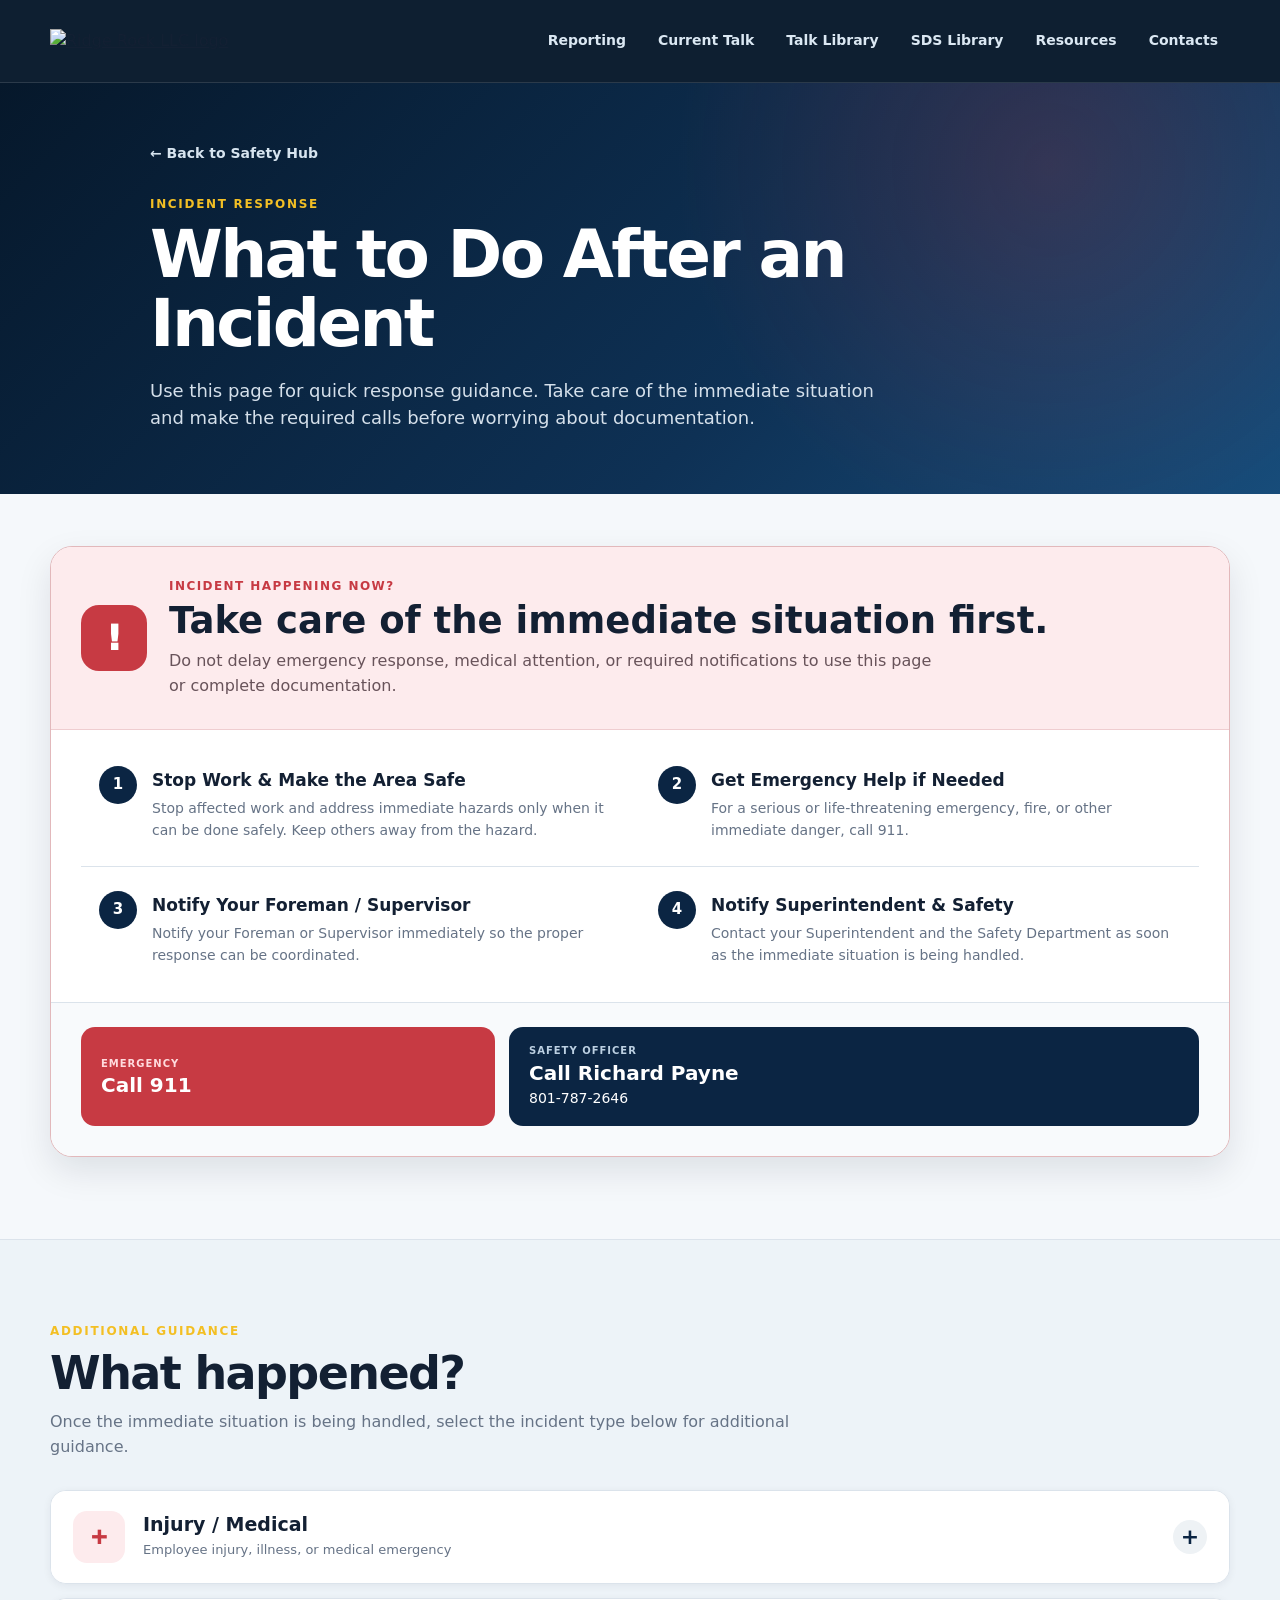
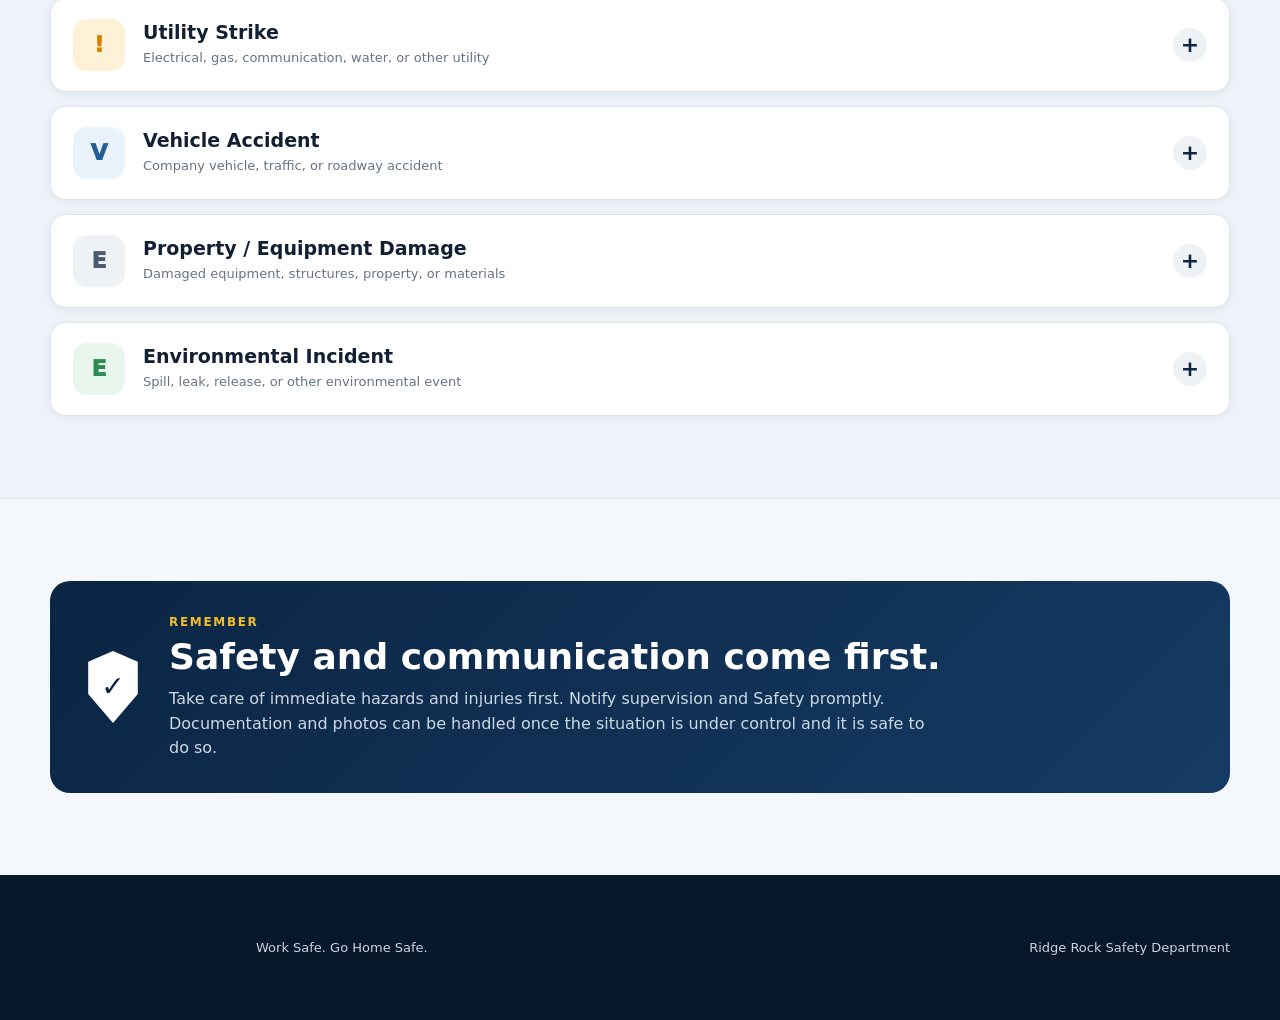
==== incident-response.html @ dcb56687 "Rename incident-response to incident-response.html" ====
<!DOCTYPE html>
<html lang="en">
<head>
  <meta charset="UTF-8">
  <meta name="viewport" content="width=device-width, initial-scale=1.0">
  <meta name="description" content="Ridge Rock incident response guidance for injuries, utility strikes, vehicle accidents, property damage, equipment damage, and environmental incidents.">
  <title>Incident Response | Ridge Rock Safety Hub</title>
  <link rel="apple-touch-icon" href="assets/safety-hub-icon.png">
  <meta name="apple-mobile-web-app-capable" content="yes">
  <meta name="apple-mobile-web-app-title" content="Safety Hub">
  <link rel="icon" href="favicon.ico" type="image/x-icon">
  <link rel="stylesheet" href="style.css">
  <script src="incident-response.js" defer></script>
</head>
<body>
<header class="site-header"><div class="shell header-inner">
<a class="brand" href="index.html" aria-label="Ridge Rock Safety Hub home"><img src="assets/ridge-rock-logo.png" alt="Ridge Rock LLC logo"></a>
<button class="menu-button" id="menuButton" type="button" aria-expanded="false" aria-controls="mainNav">Menu</button>
<nav class="main-nav" id="mainNav" aria-label="Primary navigation">
<a href="index.html#reporting">Reporting</a><a href="index.html#toolbox">Current Talk</a><a href="toolbox-talks.html">Talk Library</a><a href="sds.html">SDS Library</a><a href="index.html#resources">Resources</a><a href="index.html#contacts">Contacts</a>
</nav></div></header>
<main id="top">
<section class="incident-hero"><div class="shell incident-hero-inner">
<a class="incident-back-link" href="index.html#reporting">← Back to Safety Hub</a>
<p class="eyebrow">Incident Response</p><h1>What to Do After an Incident</h1>
<p>Use this page for quick response guidance. Take care of the immediate situation and make the required calls before worrying about documentation.</p>
</div></section>
<section class="section incident-immediate-section"><div class="shell"><div class="incident-alert">
<div class="incident-alert-heading"><div class="incident-alert-icon" aria-hidden="true">!</div><div><p class="incident-alert-kicker">Incident Happening Now?</p><h2>Take care of the immediate situation first.</h2><p>Do not delay emergency response, medical attention, or required notifications to use this page or complete documentation.</p></div></div>
<div class="immediate-steps">
<div class="immediate-step"><span>1</span><div><h3>Stop Work &amp; Make the Area Safe</h3><p>Stop affected work and address immediate hazards only when it can be done safely. Keep others away from the hazard.</p></div></div>
<div class="immediate-step"><span>2</span><div><h3>Get Emergency Help if Needed</h3><p>For a serious or life-threatening emergency, fire, or other immediate danger, call 911.</p></div></div>
<div class="immediate-step"><span>3</span><div><h3>Notify Your Foreman / Supervisor</h3><p>Notify your Foreman or Supervisor immediately so the proper response can be coordinated.</p></div></div>
<div class="immediate-step"><span>4</span><div><h3>Notify Superintendent &amp; Safety</h3><p>Contact your Superintendent and the Safety Department as soon as the immediate situation is being handled.</p></div></div>
</div>
<div class="incident-call-actions">
<a class="incident-call-button emergency-call" href="tel:911"><span class="call-label">Emergency</span><strong>Call 911</strong></a>
<a class="incident-call-button safety-call" href="tel:18017872646"><span class="call-label">Safety Officer</span><strong>Call Richard Payne</strong><span>801-787-2646</span></a>
</div></div></div></section>
<section class="section section-alt"><div class="shell">
<div class="section-heading"><div><p class="eyebrow">Additional Guidance</p><h2>What happened?</h2><p>Once the immediate situation is being handled, select the incident type below for additional guidance.</p></div></div>
<div class="incident-type-list">
<article class="incident-type-card">
<button class="incident-type-button" type="button" aria-expanded="false" aria-controls="injuryInstructions">
<span class="incident-type-icon incident-icon-red">+</span><span class="incident-type-copy"><strong>Injury / Medical</strong><small>Employee injury, illness, or medical emergency</small></span><span class="incident-chevron" aria-hidden="true">+</span></button>
<div class="incident-instructions" id="injuryInstructions" hidden>
<div class="instruction-group instruction-immediate"><span class="instruction-label">Immediate</span><h3>Protect the injured person and get appropriate help.</h3><ul><li>Stop affected work and make sure the area is safe before approaching or assisting.</li><li>Call 911 for a serious or life-threatening injury, or whenever emergency medical assistance is needed.</li><li>Do not move a seriously injured person unless remaining where they are creates a greater immediate danger.</li><li>Provide first aid only within your level of training and available resources.</li><li>Notify the Foreman / Supervisor, Superintendent, and Safety Department.</li></ul></div>
<div class="instruction-group"><span class="instruction-label">When Safe</span><ul><li>Preserve the area when practical so the incident can be properly reviewed.</li><li>Take photos of the area, equipment, conditions, or other relevant details when it is safe to do so.</li><li>Follow direction from supervision and Safety regarding additional documentation and next steps.</li></ul></div>
</div></article>
<article class="incident-type-card">
<button class="incident-type-button" type="button" aria-expanded="false" aria-controls="utilityInstructions">
<span class="incident-type-icon incident-icon-amber">!</span><span class="incident-type-copy"><strong>Utility Strike</strong><small>Electrical, gas, communication, water, or other utility</small></span><span class="incident-chevron" aria-hidden="true">+</span></button>
<div class="incident-instructions" id="utilityInstructions" hidden>
<div class="instruction-group instruction-immediate"><span class="instruction-label">Immediate</span><h3>Stop work and keep everyone away from the affected area.</h3><ul><li>Stop excavation or other affected work immediately.</li><li>Keep employees and bystanders away from the damaged utility and surrounding hazard area.</li><li>Treat damaged electrical lines and anything in contact with them as energized. Do not touch them.</li><li>If equipment may be in contact with an energized line, stay away from the equipment and do not approach it.</li><li>If there is a gas release, fire, electrical hazard, injury, or other immediate danger, call 911.</li><li>Notify the Foreman / Supervisor, Superintendent, and Safety Department immediately.</li></ul></div>
<div class="instruction-group"><span class="instruction-label">When Safe</span><ul><li>Do not attempt to repair, cover, reconnect, or disturb a damaged utility unless specifically authorized and qualified to do so.</li><li>Take photos of markings, the damaged utility, equipment position, and surrounding conditions only when it is safe.</li><li>Do not resume affected work until the hazard has been evaluated and you have been directed that work may continue.</li></ul></div>
</div></article>
<article class="incident-type-card">
<button class="incident-type-button" type="button" aria-expanded="false" aria-controls="vehicleInstructions">
<span class="incident-type-icon incident-icon-blue">V</span><span class="incident-type-copy"><strong>Vehicle Accident</strong><small>Company vehicle, traffic, or roadway accident</small></span><span class="incident-chevron" aria-hidden="true">+</span></button>
<div class="incident-instructions" id="vehicleInstructions" hidden>
<div class="instruction-group instruction-immediate"><span class="instruction-label">Immediate</span><h3>Check for injuries and protect people from additional danger.</h3><ul><li>Stop and check yourself and others for injuries.</li><li>Call 911 when emergency medical assistance, law enforcement, or other emergency response is needed.</li><li>Stay out of active traffic and do not put yourself in danger while checking vehicles or damage.</li><li>Notify the Foreman / Supervisor, Superintendent, and Safety Department.</li></ul></div>
<div class="instruction-group"><span class="instruction-label">When Safe</span><ul><li>Take photos of all involved vehicles, visible damage, the surrounding area, roadway, and relevant conditions.</li><li>Gather the information needed from other involved drivers or parties when appropriate.</li><li>Do not argue about fault or make unnecessary statements about who caused the accident.</li><li>Follow direction from supervision and Safety regarding towing, vehicle use, documentation, and additional reporting.</li></ul></div>
</div></article>
<article class="incident-type-card">
<button class="incident-type-button" type="button" aria-expanded="false" aria-controls="damageInstructions">
<span class="incident-type-icon incident-icon-slate">E</span><span class="incident-type-copy"><strong>Property / Equipment Damage</strong><small>Damaged equipment, structures, property, or materials</small></span><span class="incident-chevron" aria-hidden="true">+</span></button>
<div class="incident-instructions" id="damageInstructions" hidden>
<div class="instruction-group instruction-immediate"><span class="instruction-label">Immediate</span><h3>Stop work if continued operation could create another hazard.</h3><ul><li>Check for injuries and any immediate hazards created by the damage.</li><li>Shut down or isolate damaged equipment when it can be done safely.</li><li>Keep employees away from unstable, damaged, or potentially hazardous equipment or property.</li><li>Notify the Foreman / Supervisor, Superintendent, and Safety Department.</li></ul></div>
<div class="instruction-group"><span class="instruction-label">When Safe</span><ul><li>Take photos of the damage, equipment, surrounding area, and relevant conditions.</li><li>Do not operate damaged equipment until it has been evaluated and cleared for use.</li><li>Preserve damaged components or other relevant evidence when practical.</li><li>Follow direction from supervision and Safety regarding repairs, documentation, and next steps.</li></ul></div>
</div></article>
<article class="incident-type-card">
<button class="incident-type-button" type="button" aria-expanded="false" aria-controls="environmentalInstructions">
<span class="incident-type-icon incident-icon-green">E</span><span class="incident-type-copy"><strong>Environmental Incident</strong><small>Spill, leak, release, or other environmental event</small></span><span class="incident-chevron" aria-hidden="true">+</span></button>
<div class="incident-instructions" id="environmentalInstructions" hidden>
<div class="instruction-group instruction-immediate"><span class="instruction-label">Immediate</span><h3>Protect people first and prevent the situation from getting worse.</h3><ul><li>Stop work and identify the immediate hazard without exposing yourself to the material.</li><li>Keep employees and bystanders away when the material or level of danger is unknown.</li><li>Stop the source or contain the release only when it can be done safely and you have the appropriate equipment and training.</li><li>Protect drains, waterways, and surrounding areas when it can be done safely.</li><li>Call 911 for fire, serious exposure, immediate danger, or another emergency condition.</li><li>Notify the Foreman / Supervisor, Superintendent, and Safety Department.</li></ul></div>
<div class="instruction-group"><span class="instruction-label">When Safe</span><ul><li>Identify the material involved if known and consult the Safety Data Sheet when appropriate.</li><li>Take photos of the affected area, source, material, and surrounding conditions.</li><li>Do not dispose of contaminated material or resume affected work until directed by supervision or Safety.</li></ul><a class="button button-outline" href="sds.html">Open SDS Library →</a></div>
</div></article>
</div></div></section>
<section class="section"><div class="shell"><div class="incident-reminder"><div class="shield-outline">✓</div><div><p class="eyebrow">Remember</p><h2>Safety and communication come first.</h2><p>Take care of immediate hazards and injuries first. Notify supervision and Safety promptly. Documentation and photos can be handled once the situation is under control and it is safe to do so.</p></div></div></div></section>
</main>
<footer class="site-footer"><div class="shell footer-inner"><div><img src="assets/ridge-rock-logo.png" alt="" aria-hidden="true"><p>Work Safe. Go Home Safe.</p></div><p>Ridge Rock Safety Department</p></div></footer>
</body></html>
---- style.css ----
:root {
  --navy-950: #07182b;
  --navy-900: #0b2543;
  --navy-800: #153b64;
  --blue-600: #245f96;
  --blue-100: #eaf3fb;
  --gold-500: #f3bf24;
  --gold-100: #fff6d8;
  --red-600: #c73a43;
  --red-100: #fdebed;
  --green-600: #2d8c53;
  --green-100: #e9f6ee;
  --purple-600: #7351b8;
  --purple-100: #f0ebfb;
  --teal-600: #2a8590;
  --teal-100: #e6f5f6;
  --amber-600: #d98200;
  --amber-100: #fff1d8;
  --slate-700: #495b6d;
  --slate-100: #eef2f5;
  --ink: #132033;
  --muted: #667386;
  --line: #dbe3eb;
  --surface: #ffffff;
  --background: #f5f8fb;
  --shadow-sm: 0 2px 8px rgba(7, 24, 43, 0.06);
  --shadow-md: 0 14px 35px rgba(7, 24, 43, 0.10);
  --radius: 18px;
  --shell: 1180px;
}

* {
  box-sizing: border-box;
}

html {
  scroll-behavior: smooth;
}

body {
  margin: 0;
  color: var(--ink);
  background: var(--background);
  font-family: Inter, ui-sans-serif, system-ui, -apple-system, BlinkMacSystemFont, "Segoe UI", sans-serif;
  line-height: 1.55;
}

a {
  color: inherit;
}

button,
input {
  font: inherit;
}

.shell {
  width: min(calc(100% - 34px), var(--shell));
  margin: 0 auto;
}


/* HEADER */

.site-header {
  position: sticky;
  top: 0;
  z-index: 100;
  background: rgba(7, 24, 43, 0.97);
  border-bottom: 1px solid rgba(255,255,255,0.12);
  backdrop-filter: blur(12px);
}

.header-inner {
  min-height: 82px;
  display: flex;
  align-items: center;
  justify-content: space-between;
  gap: 28px;
}

.brand img {
  width: 250px;
  max-height: 62px;
  object-fit: contain;
  display: block;
}

.main-nav {
  display: flex;
  gap: 8px;
}

.main-nav a {
  color: #dbe8f3;
  text-decoration: none;
  font-size: 14px;
  font-weight: 750;
  padding: 10px 12px;
  border-radius: 9px;
}

.main-nav a:hover {
  background: rgba(255,255,255,0.08);
  color: #fff;
}

.menu-button {
  display: none;
  border: 1px solid rgba(255,255,255,.28);
  background: transparent;
  color: white;
  border-radius: 9px;
  padding: 8px 12px;
  font-weight: 750;
}


/* HERO */

.hero {
  color: white;
  background:
    radial-gradient(circle at 80% 25%, rgba(63,131,191,.38), transparent 34%),
    linear-gradient(135deg, #06182b 0%, #0e3155 58%, #174c7a 100%);
  overflow: hidden;
  position: relative;
}

.hero::after {
  content: "";
  position: absolute;
  inset: 0;
  background: linear-gradient(115deg, transparent 55%, rgba(255,255,255,.04));
  pointer-events: none;
}

.hero-grid {
  min-height: 470px;
  display: grid;
  grid-template-columns: 1.35fr .65fr;
  align-items: center;
  gap: 60px;
  padding: 80px 0;
  position: relative;
  z-index: 1;
}

.eyebrow {
  margin: 0 0 8px;
  color: var(--gold-500);
  font-size: 12px;
  font-weight: 850;
  letter-spacing: .14em;
  text-transform: uppercase;
}

.hero h1 {
  margin: 0;
  font-size: clamp(44px, 7vw, 78px);
  line-height: 1.02;
  letter-spacing: -.045em;
}

.hero-lead {
  max-width: 760px;
  margin: 22px 0 0;
  color: #d5e0eb;
  font-size: clamp(18px, 2vw, 22px);
}

.hero-actions {
  display: flex;
  flex-wrap: wrap;
  gap: 12px;
  margin-top: 30px;
}

.safety-message {
  display: flex;
  align-items: center;
  gap: 20px;
  padding: 26px;
  border: 1px solid rgba(255,255,255,.15);
  border-radius: var(--radius);
  background: rgba(3,17,32,.30);
  box-shadow: inset 0 1px rgba(255,255,255,.04);
}

.shield-icon {
  width: 72px;
  height: 82px;
  display: grid;
  place-items: center;
  flex: 0 0 auto;
  clip-path: polygon(50% 0, 90% 15%, 90% 60%, 50% 100%, 10% 60%, 10% 15%);
  background: var(--gold-500);
  color: var(--navy-950);
  font-size: 34px;
  font-weight: 900;
}

.safety-message h2,
.safety-message p {
  margin: 0;
}

.safety-kicker {
  color: #d8e5ef;
  font-size: 17px;
  font-weight: 800;
}

.safety-message h2 {
  font-size: 30px;
  line-height: 1.1;
}

.safety-message p:last-child {
  margin-top: 8px;
  color: #c4d1de;
  font-size: 14px;
}


/* QUICK LINKS */

.quick-links {
  transform: translateY(-28px);
  position: relative;
  z-index: 5;
}

.quick-grid {
  display: grid;
  grid-template-columns: repeat(4, 1fr);
  gap: 14px;
}

.quick-card {
  display: grid;
  grid-template-columns: auto 1fr auto;
  align-items: center;
  gap: 12px;
  min-height: 76px;
  padding: 16px 18px;
  background: white;
  border: 1px solid var(--line);
  border-radius: 14px;
  box-shadow: var(--shadow-md);
  text-decoration: none;
  font-weight: 800;
}

.quick-card:hover {
  transform: translateY(-2px);
  border-color: #b9cde0;
}

.quick-icon {
  width: 34px;
  height: 34px;
  display: grid;
  place-items: center;
  border-radius: 10px;
  background: var(--navy-900);
  color: white;
}


/* SECTIONS */

.section {
  padding: 82px 0;
}

.section-alt {
  background: #edf3f8;
  border-top: 1px solid var(--line);
  border-bottom: 1px solid var(--line);
}

.section-heading {
  display: flex;
  justify-content: space-between;
  align-items: flex-end;
  gap: 24px;
  margin-bottom: 30px;
}

.section-heading h2 {
  margin: 0;
  font-size: clamp(31px, 4vw, 46px);
  letter-spacing: -.035em;
  line-height: 1.13;
}

.section-heading p:last-child {
  max-width: 760px;
  margin: 10px 0 0;
  color: var(--muted);
}

.section-badge {
  flex: 0 0 auto;
  padding: 8px 13px;
  border: 1px solid var(--line);
  border-radius: 999px;
  background: white;
  color: var(--muted);
  font-size: 13px;
  font-weight: 750;
}


/* INFORMATION CARDS */

.card-grid {
  display: grid;
  grid-template-columns: repeat(4, minmax(0, 1fr));
  gap: 18px;
}

.info-card {
  min-height: 340px;
  display: flex;
  flex-direction: column;
  gap: 18px;
  padding: 24px;
  border: 1px solid var(--line);
  border-radius: var(--radius);
  background: white;
  box-shadow: var(--shadow-sm);
}

.info-card:hover {
  transform: translateY(-4px);
  box-shadow: var(--shadow-md);
}

.info-icon {
  width: 58px;
  height: 58px;
  display: grid;
  place-items: center;
  border-radius: 16px;
  font-size: 26px;
  font-weight: 900;
}

.info-copy {
  flex: 1;
}

.info-copy h3 {
  margin: 0 0 9px;
  font-size: 21px;
  line-height: 1.25;
}

.info-copy p {
  margin: 0;
  color: var(--muted);
  font-size: 14px;
}

.theme-amber .info-icon {
  background: var(--amber-100);
  color: var(--amber-600);
}

.theme-red .info-icon {
  background: var(--red-100);
  color: var(--red-600);
}

.theme-blue .info-icon {
  background: var(--blue-100);
  color: var(--blue-600);
}

.theme-slate .info-icon {
  background: var(--slate-100);
  color: var(--slate-700);
}

.theme-purple .info-icon {
  background: var(--purple-100);
  color: var(--purple-600);
}

.theme-teal .info-icon {
  background: var(--teal-100);
  color: var(--teal-600);
}

.theme-green .info-icon {
  background: var(--green-100);
  color: var(--green-600);
}


/* BUTTONS */

.button {
  min-height: 46px;
  display: inline-flex;
  align-items: center;
  justify-content: center;
  gap: 9px;
  border: 1px solid transparent;
  border-radius: 10px;
  padding: 11px 16px;
  text-decoration: none;
  font-size: 14px;
  font-weight: 850;
  transition: .18s ease;
}

.button:hover {
  transform: translateY(-1px);
}

.button-primary {
  background: var(--navy-900);
  color: white;
}

.button-primary:hover {
  background: #123a64;
}

.button-warning {
  background: var(--gold-500);
  color: var(--navy-950);
}

.button-warning:hover {
  background: #ffd34a;
}

.button-light {
  background: white;
  color: var(--navy-950);
}

.button-outline {
  border-color: #b9c8d6;
  background: white;
  color: var(--navy-900);
}

.button-outline:hover {
  border-color: var(--blue-600);
  background: var(--blue-100);
}

.button-muted {
  background: #edf1f4;
  color: #8a96a3;
  cursor: not-allowed;
}


/* CURRENT TOOLBOX TALK */

.current-talk {
  display: grid;
  grid-template-columns: 210px 1fr;
  overflow: hidden;
  border: 1px solid var(--line);
  border-radius: 22px;
  background: white;
  box-shadow: var(--shadow-md);
}

.current-number {
  display: grid;
  place-content: center;
  padding: 34px;
  background: linear-gradient(155deg, var(--navy-900), var(--blue-600));
  color: white;
  text-align: center;
}

.current-number span {
  color: #bcd0e2;
  font-size: 12px;
  font-weight: 850;
  letter-spacing: .12em;
  text-transform: uppercase;
}

.current-number strong {
  display: block;
  margin-top: 4px;
  font-size: 66px;
  line-height: 1;
}

.current-copy {
  padding: clamp(30px, 5vw, 54px);
}

.current-copy h3 {
  margin: 10px 0 12px;
  font-size: clamp(27px, 4vw, 40px);
  line-height: 1.15;
}

.current-copy p {
  margin: 0;
  color: var(--muted);
  font-size: 17px;
}

.pill {
  display: inline-flex;
  padding: 6px 10px;
  border-radius: 999px;
  background: var(--blue-100);
  color: var(--blue-600);
  font-size: 12px;
  font-weight: 850;
  text-transform: uppercase;
  letter-spacing: .06em;
}

.current-actions {
  display: flex;
  flex-wrap: wrap;
  gap: 12px;
  margin-top: 26px;
}


/* HOMEPAGE TOOLBOX LIBRARY LINK */

.toolbox-library-link {
  display: flex;
  align-items: center;
  justify-content: space-between;
  gap: 28px;
  margin-top: 30px;
  padding: 24px 26px;
  border: 1px solid var(--line);
  border-radius: 16px;
  background: white;
  box-shadow: var(--shadow-sm);
}

.toolbox-library-link h3 {
  margin: 0;
  font-size: 23px;
  line-height: 1.25;
}

.toolbox-library-link p:last-child {
  margin: 6px 0 0;
  color: var(--muted);
}

.toolbox-library-link-actions {
  display: flex;
  align-items: center;
  gap: 14px;
  flex: 0 0 auto;
}

.toolbox-library-link-actions > span {
  color: var(--muted);
  font-size: 13px;
  font-weight: 800;
}


/* SEARCH */

.search-wrap {
  position: relative;
  width: min(420px, 100%);
}

.search-wrap input {
  width: 100%;
  min-height: 52px;
  border: 1px solid #bdcbd8;
  border-radius: 12px;
  padding: 12px 46px 12px 15px;
  background: white;
  color: var(--ink);
  outline: none;
}

.search-wrap input:focus {
  border-color: var(--blue-600);
  box-shadow: 0 0 0 4px rgba(36,95,150,.13);
}

.search-wrap button {
  position: absolute;
  right: 9px;
  top: 50%;
  transform: translateY(-50%);
  width: 32px;
  height: 32px;
  border: 0;
  border-radius: 50%;
  background: #edf1f4;
  cursor: pointer;
  font-size: 20px;
}


/* TOOLBOX TALK CARDS */

.talk-grid {
  display: grid;
  grid-template-columns: repeat(3, minmax(0, 1fr));
  gap: 18px;
}

.talk-card {
  min-height: 300px;
  display: flex;
  flex-direction: column;
  justify-content: space-between;
  gap: 22px;
  padding: 22px;
  border: 1px solid var(--line);
  border-radius: 16px;
  background: white;
  box-shadow: var(--shadow-sm);
}

.talk-card:hover {
  transform: translateY(-4px);
  box-shadow: var(--shadow-md);
}

.talk-card.is-current {
  border-color: #e3bd32;
  box-shadow: 0 0 0 3px rgba(243,191,36,.15), var(--shadow-sm);
}

.talk-card-top {
  display: flex;
  align-items: center;
  justify-content: space-between;
  gap: 12px;
}

.talk-number {
  display: inline-grid;
  place-items: center;
  min-width: 48px;
  height: 35px;
  border-radius: 8px;
  background: var(--navy-900);
  color: white;
  font-size: 13px;
  font-weight: 900;
  letter-spacing: .06em;
}

.talk-category {
  color: var(--blue-600);
  font-size: 11px;
  font-weight: 850;
  text-transform: uppercase;
  letter-spacing: .06em;
  text-align: right;
}

.title-row {
  display: flex;
  align-items: flex-start;
  gap: 9px;
}

.title-row h3 {
  flex: 1;
  margin: 0;
  font-size: 20px;
  line-height: 1.28;
}

.current-label {
  flex: 0 0 auto;
  padding: 4px 7px;
  border-radius: 999px;
  background: var(--gold-100);
  color: #7a5b00;
  font-size: 10px;
  font-weight: 900;
  text-transform: uppercase;
}

.talk-card p {
  margin: 11px 0 0;
  color: var(--muted);
  font-size: 14px;
}

.empty-state {
  padding: 50px 24px;
  border: 1px dashed #b9c8d6;
  border-radius: 16px;
  background: white;
  text-align: center;
}

.empty-state h3 {
  margin: 0;
}

.empty-state p {
  margin: 7px 0 0;
  color: var(--muted);
}


/* CONTACTS */

.contact-layout {
  display: grid;
  grid-template-columns: 1.35fr .65fr;
  gap: 20px;
}

.contact-grid {
  display: grid;
  grid-template-columns: repeat(2, minmax(0, 1fr));
  gap: 18px;
}

.contact-card {
  display: grid;
  grid-template-columns: auto 1fr;
  gap: 17px;
  padding: 24px;
  border: 1px solid var(--line);
  border-radius: var(--radius);
  background: white;
  box-shadow: var(--shadow-sm);
}

.avatar {
  width: 58px;
  height: 58px;
  display: grid;
  place-items: center;
  border-radius: 50%;
  background: var(--navy-900);
  color: white;
  font-weight: 900;
}

.contact-card h3 {
  margin: 0;
}

.contact-role {
  margin: 2px 0 9px;
  color: var(--muted);
}

.contact-card a {
  display: block;
  margin-top: 4px;
  color: var(--blue-600);
  text-decoration: none;
  font-size: 14px;
  overflow-wrap: anywhere;
}

.speak-up-card {
  display: flex;
  align-items: center;
  gap: 18px;
  padding: 28px;
  border-radius: var(--radius);
  background: linear-gradient(135deg, var(--navy-900), var(--navy-800));
  color: white;
}

.shield-outline {
  width: 62px;
  height: 72px;
  display: grid;
  place-items: center;
  flex: 0 0 auto;
  clip-path: polygon(50% 0, 90% 15%, 90% 60%, 50% 100%, 10% 60%, 10% 15%);
  background: white;
  color: var(--navy-900);
  font-size: 28px;
  font-weight: 900;
}

.speak-up-card h3 {
  margin: 0 0 7px;
}

.speak-up-card p {
  margin: 0;
  color: #ccdae6;
}


/* FOOTER */

.site-footer {
  background: var(--navy-950);
  color: #c8d5e0;
}

.footer-inner {
  min-height: 145px;
  display: flex;
  align-items: center;
  justify-content: space-between;
  gap: 30px;
  padding: 28px 0;
}

.footer-inner > div {
  display: flex;
  align-items: center;
  gap: 16px;
}

.footer-inner img {
  width: 190px;
  max-height: 50px;
  object-fit: contain;
  filter: brightness(1.05);
}

.footer-inner p {
  margin: 0;
  font-size: 13px;
}


/* ACCESSIBILITY */

.sr-only {
  position: absolute;
  width: 1px;
  height: 1px;
  overflow: hidden;
  clip: rect(0,0,0,0);
  white-space: nowrap;
}


/* TABLET */

@media (max-width: 1000px) {
  .hero-grid {
    grid-template-columns: 1fr;
    gap: 34px;
  }

  .safety-message {
    max-width: 520px;
  }

  .card-grid {
    grid-template-columns: repeat(2, minmax(0, 1fr));
  }

  .talk-grid {
    grid-template-columns: repeat(2, minmax(0, 1fr));
  }

  .contact-layout {
    grid-template-columns: 1fr;
  }
}


/* MOBILE */

@media (max-width: 760px) {
  .header-inner {
    min-height: 72px;
  }

  .brand img {
    width: 205px;
  }

  .menu-button {
    display: inline-flex;
  }

  .main-nav {
    display: none;
    position: absolute;
    top: 72px;
    left: 0;
    right: 0;
    flex-direction: column;
    padding: 14px 17px 18px;
    background: var(--navy-950);
    border-top: 1px solid rgba(255,255,255,.1);
  }

  .main-nav.open {
    display: flex;
  }

  .hero-grid {
    min-height: auto;
    padding: 62px 0 80px;
  }

  .quick-grid {
    grid-template-columns: repeat(2, 1fr);
  }

  .section {
    padding: 62px 0;
  }

  .section-heading {
    align-items: flex-start;
    flex-direction: column;
  }

  .current-talk {
    grid-template-columns: 1fr;
  }

  .current-number {
    display: flex;
    align-items: center;
    justify-content: flex-start;
    gap: 10px;
    padding: 21px 24px;
    text-align: left;
  }

  .current-number strong {
    margin: 0;
    font-size: 26px;
  }

  .toolbox-toolbar {
    align-items: flex-start;
    flex-direction: column;
  }

  .search-wrap {
    width: 100%;
  }

  .contact-grid {
    grid-template-columns: 1fr;
  }

  .footer-inner {
    align-items: flex-start;
    flex-direction: column;
  }

  .toolbox-library-link {
    align-items: flex-start;
    flex-direction: column;
  }

  .toolbox-library-link-actions {
    width: 100%;
    align-items: stretch;
    flex-direction: column;
  }

  .toolbox-library-link-actions .button {
    width: 100%;
  }
}


/* SMALL MOBILE */

@media (max-width: 560px) {
  .shell {
    width: min(calc(100% - 24px), var(--shell));
  }

  .brand img {
    width: 175px;
  }

  .hero h1 {
    font-size: 43px;
  }

  .hero-actions .button {
    width: 100%;
  }

  .safety-message {
    align-items: flex-start;
  }

  .quick-grid,
  .card-grid,
  .talk-grid {
    grid-template-columns: 1fr;
  }

  .quick-links {
    transform: translateY(-22px);
  }

  .info-card {
    min-height: 300px;
  }

  .current-actions .button {
    width: 100%;
  }

  .footer-inner > div {
    align-items: flex-start;
    flex-direction: column;
  }
}


/* =========================================================
   INCIDENT RESPONSE PAGE
   ========================================================= */

.incident-hero {
  padding: 58px 0 62px;
  background:
    radial-gradient(circle at 82% 20%, rgba(199, 58, 67, .20), transparent 34%),
    linear-gradient(135deg, #06182b 0%, #0e3155 62%, #174c7a 100%);
  color: white;
}

.incident-hero-inner {
  max-width: 980px;
}

.incident-back-link {
  display: inline-flex;
  margin-bottom: 30px;
  color: #d7e4ef;
  text-decoration: none;
  font-size: 14px;
  font-weight: 800;
}

.incident-back-link:hover {
  color: white;
}

.incident-hero h1 {
  max-width: 850px;
  margin: 0;
  font-size: clamp(40px, 6vw, 66px);
  line-height: 1.04;
  letter-spacing: -.04em;
}

.incident-hero-inner > p:last-child {
  max-width: 760px;
  margin: 18px 0 0;
  color: #d5e0eb;
  font-size: 18px;
}


/* IMMEDIATE RESPONSE */

.incident-immediate-section {
  padding-top: 52px;
}

.incident-alert {
  overflow: hidden;
  border: 1px solid #e2b8bb;
  border-radius: 22px;
  background: white;
  box-shadow: var(--shadow-md);
}

.incident-alert-heading {
  display: flex;
  align-items: center;
  gap: 22px;
  padding: 30px;
  background: var(--red-100);
  border-bottom: 1px solid #efcdd0;
}

.incident-alert-icon {
  width: 66px;
  height: 66px;
  display: grid;
  place-items: center;
  flex: 0 0 auto;
  border-radius: 18px;
  background: var(--red-600);
  color: white;
  font-size: 34px;
  font-weight: 950;
}

.incident-alert-kicker {
  margin: 0 0 4px;
  color: var(--red-600);
  font-size: 12px;
  font-weight: 900;
  letter-spacing: .12em;
  text-transform: uppercase;
}

.incident-alert-heading h2 {
  margin: 0;
  font-size: clamp(25px, 4vw, 37px);
  line-height: 1.12;
}

.incident-alert-heading p:last-child {
  max-width: 780px;
  margin: 8px 0 0;
  color: #68535a;
}


/* IMMEDIATE STEPS */

.immediate-steps {
  display: grid;
  grid-template-columns: repeat(2, minmax(0, 1fr));
  gap: 0;
  padding: 12px 30px;
}

.immediate-step {
  display: grid;
  grid-template-columns: auto 1fr;
  align-items: flex-start;
  gap: 15px;
  padding: 24px 18px;
  border-bottom: 1px solid var(--line);
}

.immediate-step:nth-last-child(-n + 2) {
  border-bottom: 0;
}

.immediate-step > span {
  width: 38px;
  height: 38px;
  display: grid;
  place-items: center;
  border-radius: 50%;
  background: var(--navy-900);
  color: white;
  font-size: 15px;
  font-weight: 900;
}

.immediate-step h3 {
  margin: 1px 0 5px;
  font-size: 17px;
}

.immediate-step p {
  margin: 0;
  color: var(--muted);
  font-size: 14px;
}


/* CALL BUTTONS */

.incident-call-actions {
  display: grid;
  grid-template-columns: .75fr 1.25fr;
  gap: 14px;
  padding: 24px 30px 30px;
  border-top: 1px solid var(--line);
  background: #f8fafc;
}

.incident-call-button {
  min-height: 84px;
  display: flex;
  flex-direction: column;
  justify-content: center;
  padding: 16px 20px;
  border-radius: 14px;
  text-decoration: none;
  transition: .18s ease;
}

.incident-call-button:hover {
  transform: translateY(-2px);
}

.incident-call-button strong {
  font-size: 20px;
  line-height: 1.15;
}

.incident-call-button > span:last-child:not(.call-label) {
  margin-top: 3px;
  font-size: 14px;
}

.call-label {
  margin-bottom: 3px;
  font-size: 10px;
  font-weight: 900;
  letter-spacing: .10em;
  text-transform: uppercase;
}

.emergency-call {
  background: var(--red-600);
  color: white;
}

.emergency-call:hover {
  background: #ad2e37;
}

.emergency-call .call-label {
  color: #ffdadd;
}

.safety-call {
  background: var(--navy-900);
  color: white;
}

.safety-call:hover {
  background: var(--navy-800);
}

.safety-call .call-label {
  color: #bcd0e2;
}


/* INCIDENT TYPES */

.incident-type-list {
  display: grid;
  gap: 14px;
}

.incident-type-card {
  overflow: hidden;
  border: 1px solid var(--line);
  border-radius: 16px;
  background: white;
  box-shadow: var(--shadow-sm);
}

.incident-type-card:has(.incident-type-button[aria-expanded="true"]) {
  border-color: #b7c9d9;
  box-shadow: var(--shadow-md);
}

.incident-type-button {
  width: 100%;
  display: grid;
  grid-template-columns: auto 1fr auto;
  align-items: center;
  gap: 18px;
  padding: 20px 22px;
  border: 0;
  background: white;
  color: var(--ink);
  text-align: left;
  cursor: pointer;
}

.incident-type-button:hover {
  background: #f8fafc;
}

.incident-type-icon {
  width: 52px;
  height: 52px;
  display: grid;
  place-items: center;
  border-radius: 14px;
  font-size: 22px;
  font-weight: 950;
}

.incident-icon-red {
  background: var(--red-100);
  color: var(--red-600);
}

.incident-icon-amber {
  background: var(--amber-100);
  color: var(--amber-600);
}

.incident-icon-blue {
  background: var(--blue-100);
  color: var(--blue-600);
}

.incident-icon-slate {
  background: var(--slate-100);
  color: var(--slate-700);
}

.incident-icon-green {
  background: var(--green-100);
  color: var(--green-600);
}

.incident-type-copy {
  display: flex;
  flex-direction: column;
}

.incident-type-copy strong {
  font-size: 19px;
  line-height: 1.25;
}

.incident-type-copy small {
  margin-top: 3px;
  color: var(--muted);
  font-size: 13px;
}

.incident-chevron {
  width: 34px;
  height: 34px;
  display: grid;
  place-items: center;
  border-radius: 50%;
  background: var(--slate-100);
  color: var(--navy-900);
  font-size: 22px;
  font-weight: 800;
  transition: .18s ease;
}

.incident-type-button[aria-expanded="true"] .incident-chevron {
  transform: rotate(45deg);
  background: var(--navy-900);
  color: white;
}


/* EXPANDED INSTRUCTIONS */

.incident-instructions {
  border-top: 1px solid var(--line);
  background: #fbfcfd;
}

.incident-instructions[hidden] {
  display: none;
}

.instruction-group {
  padding: 26px 30px;
}

.instruction-group + .instruction-group {
  border-top: 1px solid var(--line);
}

.instruction-immediate {
  background: #fffafa;
}

.instruction-label {
  display: inline-flex;
  margin-bottom: 9px;
  padding: 5px 9px;
  border-radius: 999px;
  background: var(--navy-900);
  color: white;
  font-size: 10px;
  font-weight: 900;
  letter-spacing: .08em;
  text-transform: uppercase;
}

.instruction-immediate .instruction-label {
  background: var(--red-600);
}

.instruction-group h3 {
  margin: 0 0 13px;
  font-size: 20px;
  line-height: 1.3;
}

.instruction-group ul {
  margin: 0;
  padding-left: 21px;
}

.instruction-group li {
  margin: 9px 0;
  color: #465669;
}

.instruction-group li::marker {
  color: var(--blue-600);
  font-weight: 900;
}

.instruction-immediate li::marker {
  color: var(--red-600);
}

.instruction-group .button {
  margin-top: 16px;
}


/* FINAL REMINDER */

.incident-reminder {
  display: flex;
  align-items: center;
  gap: 25px;
  padding: 32px;
  border-radius: 20px;
  background: linear-gradient(135deg, var(--navy-900), var(--navy-800));
  color: white;
}

.incident-reminder .eyebrow {
  margin-bottom: 5px;
}

.incident-reminder h2 {
  margin: 0;
  font-size: clamp(25px, 4vw, 36px);
  line-height: 1.15;
}

.incident-reminder p:last-child {
  max-width: 760px;
  margin: 9px 0 0;
  color: #ccd9e5;
}


/* INCIDENT PAGE TABLET */

@media (max-width: 760px) {
  .incident-hero {
    padding: 44px 0 50px;
  }

  .incident-alert-heading {
    align-items: flex-start;
    padding: 24px;
  }

  .incident-alert-icon {
    width: 54px;
    height: 54px;
    border-radius: 14px;
    font-size: 28px;
  }

  .immediate-steps {
    grid-template-columns: 1fr;
    padding: 8px 22px;
  }

  .immediate-step {
    padding: 20px 8px;
  }

  .immediate-step:nth-last-child(-n + 2) {
    border-bottom: 1px solid var(--line);
  }

  .immediate-step:last-child {
    border-bottom: 0;
  }

  .incident-call-actions {
    grid-template-columns: 1fr;
    padding: 22px 24px 24px;
  }

  .incident-call-button {
    min-height: 76px;
  }

  .incident-reminder {
    align-items: flex-start;
  }
}


/* INCIDENT PAGE SMALL MOBILE */

@media (max-width: 560px) {
  .incident-alert-heading {
    flex-direction: column;
  }

  .incident-type-button {
    gap: 13px;
    padding: 17px;
  }

  .incident-type-icon {
    width: 46px;
    height: 46px;
    border-radius: 12px;
    font-size: 19px;
  }

  .incident-type-copy strong {
    font-size: 17px;
  }

  .incident-type-copy small {
    font-size: 12px;
  }

  .instruction-group {
    padding: 22px 20px;
  }

  .incident-reminder {
    flex-direction: column;
    padding: 26px;
  }
}
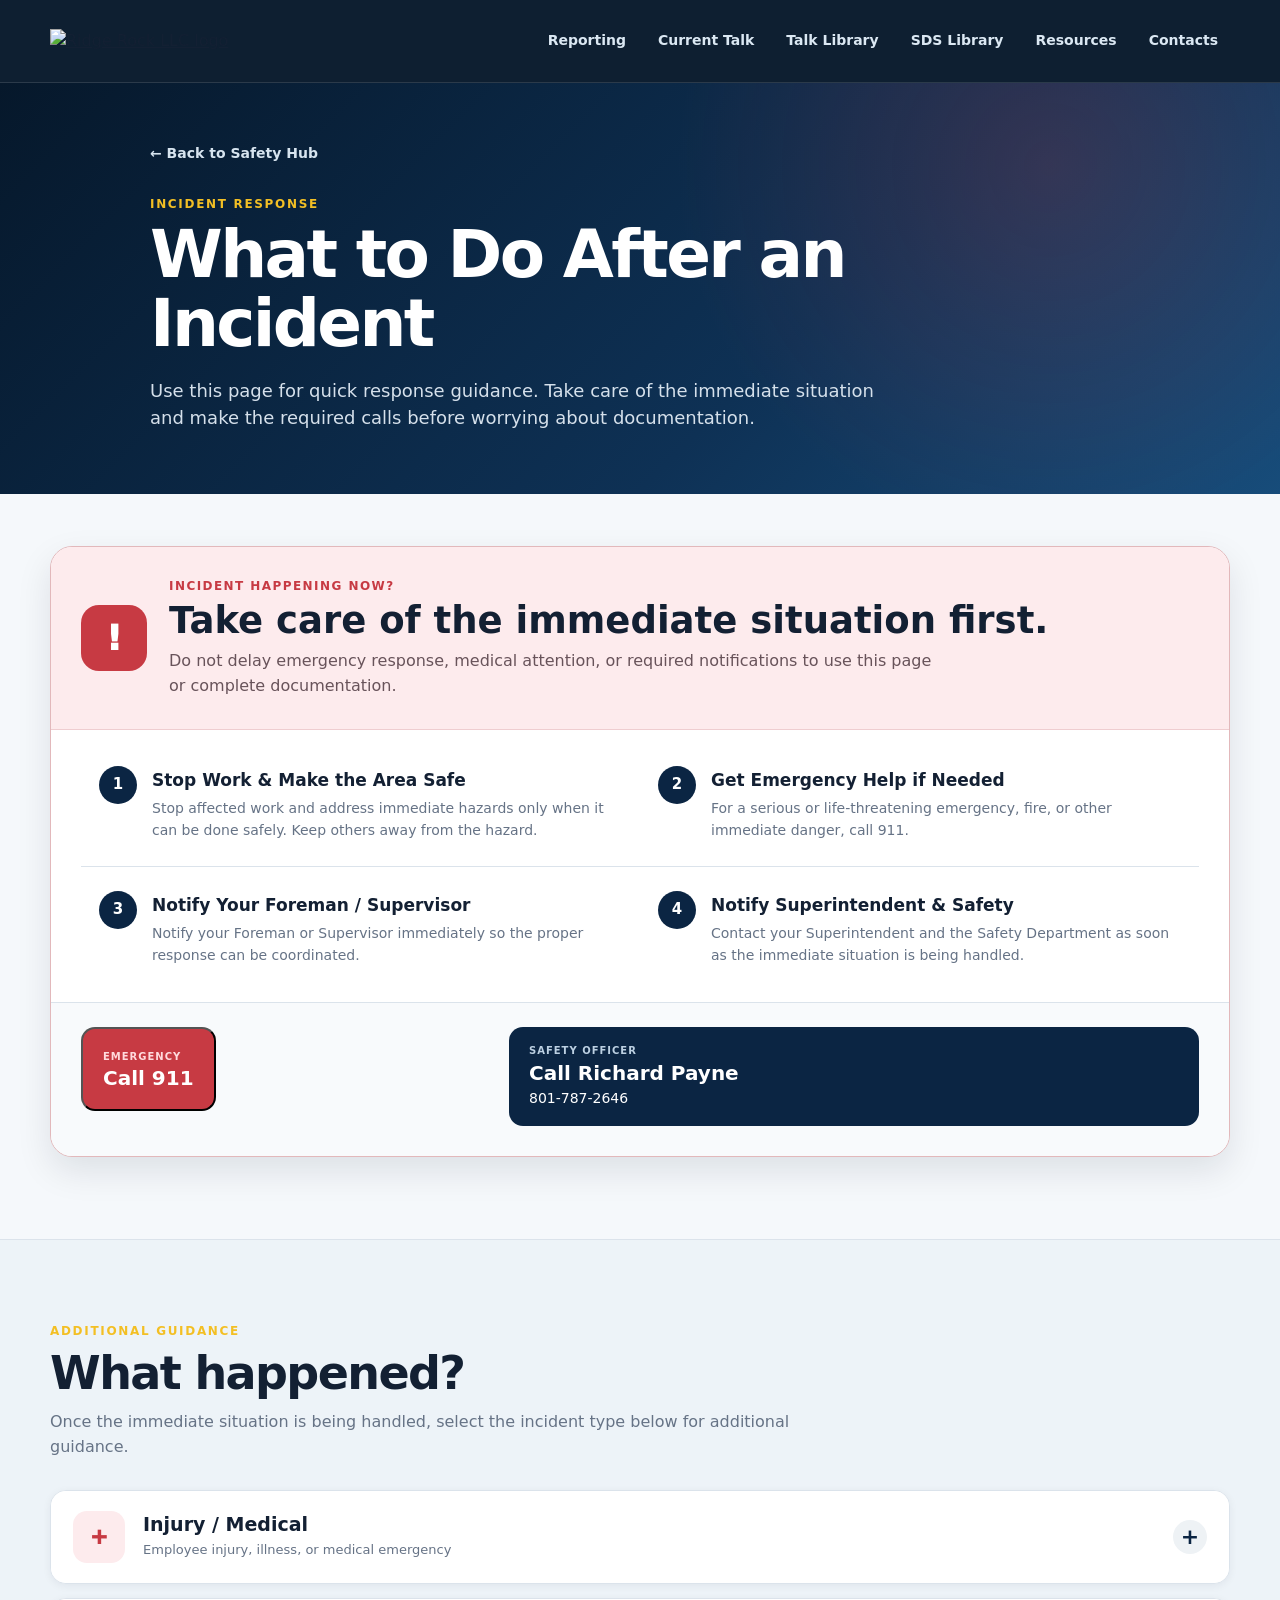
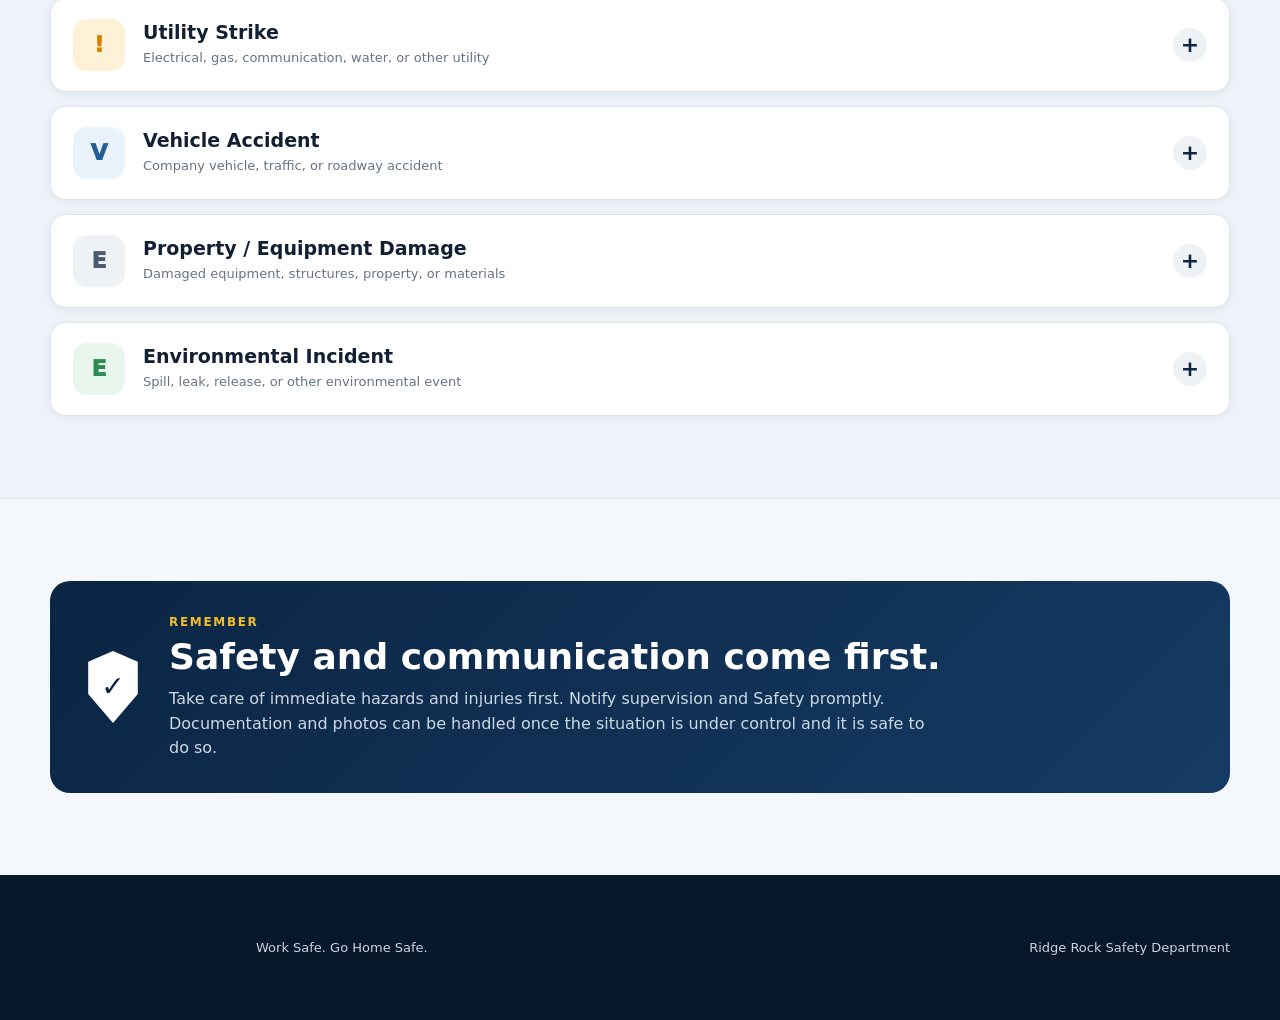
==== commit 1ddc71ad: "Update fmt.Println message from 'Hello' to 'Goodbye'" ====
--- a/incident-response.html
+++ b/incident-response.html
@@ -1,82 +1,1026 @@
 <!DOCTYPE html>
 <html lang="en">
+
 <head>
   <meta charset="UTF-8">
-  <meta name="viewport" content="width=device-width, initial-scale=1.0">
-  <meta name="description" content="Ridge Rock incident response guidance for injuries, utility strikes, vehicle accidents, property damage, equipment damage, and environmental incidents.">
+
+  <meta
+    name="viewport"
+    content="width=device-width, initial-scale=1.0"
+  >
+
+  <meta
+    name="description"
+    content="Ridge Rock incident response guidance for injuries, utility strikes, vehicle accidents, property damage, equipment damage, and environmental incidents."
+  >
+
   <title>Incident Response | Ridge Rock Safety Hub</title>
-  <link rel="apple-touch-icon" href="assets/safety-hub-icon.png">
-  <meta name="apple-mobile-web-app-capable" content="yes">
-  <meta name="apple-mobile-web-app-title" content="Safety Hub">
-  <link rel="icon" href="favicon.ico" type="image/x-icon">
-  <link rel="stylesheet" href="style.css">
-  <script src="incident-response.js" defer></script>
+
+  <link
+    rel="apple-touch-icon"
+    href="assets/safety-hub-icon.png"
+  >
+
+  <meta
+    name="apple-mobile-web-app-capable"
+    content="yes"
+  >
+
+  <meta
+    name="apple-mobile-web-app-title"
+    content="Safety Hub"
+  >
+
+  <link
+    rel="icon"
+    href="favicon.ico"
+    type="image/x-icon"
+  >
+
+  <link
+    rel="stylesheet"
+    href="style.css"
+  >
+
+  <script
+    src="incident-response.js"
+    defer
+  ></script>
 </head>
+
+
 <body>
-<header class="site-header"><div class="shell header-inner">
-<a class="brand" href="index.html" aria-label="Ridge Rock Safety Hub home"><img src="assets/ridge-rock-logo.png" alt="Ridge Rock LLC logo"></a>
-<button class="menu-button" id="menuButton" type="button" aria-expanded="false" aria-controls="mainNav">Menu</button>
-<nav class="main-nav" id="mainNav" aria-label="Primary navigation">
-<a href="index.html#reporting">Reporting</a><a href="index.html#toolbox">Current Talk</a><a href="toolbox-talks.html">Talk Library</a><a href="sds.html">SDS Library</a><a href="index.html#resources">Resources</a><a href="index.html#contacts">Contacts</a>
-</nav></div></header>
-<main id="top">
-<section class="incident-hero"><div class="shell incident-hero-inner">
-<a class="incident-back-link" href="index.html#reporting">← Back to Safety Hub</a>
-<p class="eyebrow">Incident Response</p><h1>What to Do After an Incident</h1>
-<p>Use this page for quick response guidance. Take care of the immediate situation and make the required calls before worrying about documentation.</p>
-</div></section>
-<section class="section incident-immediate-section"><div class="shell"><div class="incident-alert">
-<div class="incident-alert-heading"><div class="incident-alert-icon" aria-hidden="true">!</div><div><p class="incident-alert-kicker">Incident Happening Now?</p><h2>Take care of the immediate situation first.</h2><p>Do not delay emergency response, medical attention, or required notifications to use this page or complete documentation.</p></div></div>
-<div class="immediate-steps">
-<div class="immediate-step"><span>1</span><div><h3>Stop Work &amp; Make the Area Safe</h3><p>Stop affected work and address immediate hazards only when it can be done safely. Keep others away from the hazard.</p></div></div>
-<div class="immediate-step"><span>2</span><div><h3>Get Emergency Help if Needed</h3><p>For a serious or life-threatening emergency, fire, or other immediate danger, call 911.</p></div></div>
-<div class="immediate-step"><span>3</span><div><h3>Notify Your Foreman / Supervisor</h3><p>Notify your Foreman or Supervisor immediately so the proper response can be coordinated.</p></div></div>
-<div class="immediate-step"><span>4</span><div><h3>Notify Superintendent &amp; Safety</h3><p>Contact your Superintendent and the Safety Department as soon as the immediate situation is being handled.</p></div></div>
-</div>
-<div class="incident-call-actions">
-<a class="incident-call-button emergency-call" href="tel:911"><span class="call-label">Emergency</span><strong>Call 911</strong></a>
-<a class="incident-call-button safety-call" href="tel:18017872646"><span class="call-label">Safety Officer</span><strong>Call Richard Payne</strong><span>801-787-2646</span></a>
-</div></div></div></section>
-<section class="section section-alt"><div class="shell">
-<div class="section-heading"><div><p class="eyebrow">Additional Guidance</p><h2>What happened?</h2><p>Once the immediate situation is being handled, select the incident type below for additional guidance.</p></div></div>
-<div class="incident-type-list">
-<article class="incident-type-card">
-<button class="incident-type-button" type="button" aria-expanded="false" aria-controls="injuryInstructions">
-<span class="incident-type-icon incident-icon-red">+</span><span class="incident-type-copy"><strong>Injury / Medical</strong><small>Employee injury, illness, or medical emergency</small></span><span class="incident-chevron" aria-hidden="true">+</span></button>
-<div class="incident-instructions" id="injuryInstructions" hidden>
-<div class="instruction-group instruction-immediate"><span class="instruction-label">Immediate</span><h3>Protect the injured person and get appropriate help.</h3><ul><li>Stop affected work and make sure the area is safe before approaching or assisting.</li><li>Call 911 for a serious or life-threatening injury, or whenever emergency medical assistance is needed.</li><li>Do not move a seriously injured person unless remaining where they are creates a greater immediate danger.</li><li>Provide first aid only within your level of training and available resources.</li><li>Notify the Foreman / Supervisor, Superintendent, and Safety Department.</li></ul></div>
-<div class="instruction-group"><span class="instruction-label">When Safe</span><ul><li>Preserve the area when practical so the incident can be properly reviewed.</li><li>Take photos of the area, equipment, conditions, or other relevant details when it is safe to do so.</li><li>Follow direction from supervision and Safety regarding additional documentation and next steps.</li></ul></div>
-</div></article>
-<article class="incident-type-card">
-<button class="incident-type-button" type="button" aria-expanded="false" aria-controls="utilityInstructions">
-<span class="incident-type-icon incident-icon-amber">!</span><span class="incident-type-copy"><strong>Utility Strike</strong><small>Electrical, gas, communication, water, or other utility</small></span><span class="incident-chevron" aria-hidden="true">+</span></button>
-<div class="incident-instructions" id="utilityInstructions" hidden>
-<div class="instruction-group instruction-immediate"><span class="instruction-label">Immediate</span><h3>Stop work and keep everyone away from the affected area.</h3><ul><li>Stop excavation or other affected work immediately.</li><li>Keep employees and bystanders away from the damaged utility and surrounding hazard area.</li><li>Treat damaged electrical lines and anything in contact with them as energized. Do not touch them.</li><li>If equipment may be in contact with an energized line, stay away from the equipment and do not approach it.</li><li>If there is a gas release, fire, electrical hazard, injury, or other immediate danger, call 911.</li><li>Notify the Foreman / Supervisor, Superintendent, and Safety Department immediately.</li></ul></div>
-<div class="instruction-group"><span class="instruction-label">When Safe</span><ul><li>Do not attempt to repair, cover, reconnect, or disturb a damaged utility unless specifically authorized and qualified to do so.</li><li>Take photos of markings, the damaged utility, equipment position, and surrounding conditions only when it is safe.</li><li>Do not resume affected work until the hazard has been evaluated and you have been directed that work may continue.</li></ul></div>
-</div></article>
-<article class="incident-type-card">
-<button class="incident-type-button" type="button" aria-expanded="false" aria-controls="vehicleInstructions">
-<span class="incident-type-icon incident-icon-blue">V</span><span class="incident-type-copy"><strong>Vehicle Accident</strong><small>Company vehicle, traffic, or roadway accident</small></span><span class="incident-chevron" aria-hidden="true">+</span></button>
-<div class="incident-instructions" id="vehicleInstructions" hidden>
-<div class="instruction-group instruction-immediate"><span class="instruction-label">Immediate</span><h3>Check for injuries and protect people from additional danger.</h3><ul><li>Stop and check yourself and others for injuries.</li><li>Call 911 when emergency medical assistance, law enforcement, or other emergency response is needed.</li><li>Stay out of active traffic and do not put yourself in danger while checking vehicles or damage.</li><li>Notify the Foreman / Supervisor, Superintendent, and Safety Department.</li></ul></div>
-<div class="instruction-group"><span class="instruction-label">When Safe</span><ul><li>Take photos of all involved vehicles, visible damage, the surrounding area, roadway, and relevant conditions.</li><li>Gather the information needed from other involved drivers or parties when appropriate.</li><li>Do not argue about fault or make unnecessary statements about who caused the accident.</li><li>Follow direction from supervision and Safety regarding towing, vehicle use, documentation, and additional reporting.</li></ul></div>
-</div></article>
-<article class="incident-type-card">
-<button class="incident-type-button" type="button" aria-expanded="false" aria-controls="damageInstructions">
-<span class="incident-type-icon incident-icon-slate">E</span><span class="incident-type-copy"><strong>Property / Equipment Damage</strong><small>Damaged equipment, structures, property, or materials</small></span><span class="incident-chevron" aria-hidden="true">+</span></button>
-<div class="incident-instructions" id="damageInstructions" hidden>
-<div class="instruction-group instruction-immediate"><span class="instruction-label">Immediate</span><h3>Stop work if continued operation could create another hazard.</h3><ul><li>Check for injuries and any immediate hazards created by the damage.</li><li>Shut down or isolate damaged equipment when it can be done safely.</li><li>Keep employees away from unstable, damaged, or potentially hazardous equipment or property.</li><li>Notify the Foreman / Supervisor, Superintendent, and Safety Department.</li></ul></div>
-<div class="instruction-group"><span class="instruction-label">When Safe</span><ul><li>Take photos of the damage, equipment, surrounding area, and relevant conditions.</li><li>Do not operate damaged equipment until it has been evaluated and cleared for use.</li><li>Preserve damaged components or other relevant evidence when practical.</li><li>Follow direction from supervision and Safety regarding repairs, documentation, and next steps.</li></ul></div>
-</div></article>
-<article class="incident-type-card">
-<button class="incident-type-button" type="button" aria-expanded="false" aria-controls="environmentalInstructions">
-<span class="incident-type-icon incident-icon-green">E</span><span class="incident-type-copy"><strong>Environmental Incident</strong><small>Spill, leak, release, or other environmental event</small></span><span class="incident-chevron" aria-hidden="true">+</span></button>
-<div class="incident-instructions" id="environmentalInstructions" hidden>
-<div class="instruction-group instruction-immediate"><span class="instruction-label">Immediate</span><h3>Protect people first and prevent the situation from getting worse.</h3><ul><li>Stop work and identify the immediate hazard without exposing yourself to the material.</li><li>Keep employees and bystanders away when the material or level of danger is unknown.</li><li>Stop the source or contain the release only when it can be done safely and you have the appropriate equipment and training.</li><li>Protect drains, waterways, and surrounding areas when it can be done safely.</li><li>Call 911 for fire, serious exposure, immediate danger, or another emergency condition.</li><li>Notify the Foreman / Supervisor, Superintendent, and Safety Department.</li></ul></div>
-<div class="instruction-group"><span class="instruction-label">When Safe</span><ul><li>Identify the material involved if known and consult the Safety Data Sheet when appropriate.</li><li>Take photos of the affected area, source, material, and surrounding conditions.</li><li>Do not dispose of contaminated material or resume affected work until directed by supervision or Safety.</li></ul><a class="button button-outline" href="sds.html">Open SDS Library →</a></div>
-</div></article>
-</div></div></section>
-<section class="section"><div class="shell"><div class="incident-reminder"><div class="shield-outline">✓</div><div><p class="eyebrow">Remember</p><h2>Safety and communication come first.</h2><p>Take care of immediate hazards and injuries first. Notify supervision and Safety promptly. Documentation and photos can be handled once the situation is under control and it is safe to do so.</p></div></div></div></section>
-</main>
-<footer class="site-footer"><div class="shell footer-inner"><div><img src="assets/ridge-rock-logo.png" alt="" aria-hidden="true"><p>Work Safe. Go Home Safe.</p></div><p>Ridge Rock Safety Department</p></div></footer>
-</body></html>
+
+  <header class="site-header">
+    <div class="shell header-inner">
+
+      <a
+        class="brand"
+        href="index.html"
+        aria-label="Ridge Rock Safety Hub home"
+      >
+        <img
+          src="assets/ridge-rock-logo.png"
+          alt="Ridge Rock LLC logo"
+        >
+      </a>
+
+      <button
+        class="menu-button"
+        id="menuButton"
+        type="button"
+        aria-expanded="false"
+        aria-controls="mainNav"
+      >
+        Menu
+      </button>
+
+      <nav
+        class="main-nav"
+        id="mainNav"
+        aria-label="Primary navigation"
+      >
+        <a href="index.html#reporting">Reporting</a>
+        <a href="index.html#toolbox">Current Talk</a>
+        <a href="toolbox-talks.html">Talk Library</a>
+        <a href="sds.html">SDS Library</a>
+        <a href="index.html#resources">Resources</a>
+        <a href="index.html#contacts">Contacts</a>
+      </nav>
+
+    </div>
+  </header>
+
+
+  <main id="top">
+
+    <section class="incident-hero">
+      <div class="shell incident-hero-inner">
+
+        <a
+          class="incident-back-link"
+          href="index.html#reporting"
+        >
+          ← Back to Safety Hub
+        </a>
+
+        <p class="eyebrow">
+          Incident Response
+        </p>
+
+        <h1>
+          What to Do After an Incident
+        </h1>
+
+        <p>
+          Use this page for quick response guidance. Take care of the
+          immediate situation and make the required calls before worrying
+          about documentation.
+        </p>
+
+      </div>
+    </section>
+
+
+    <section class="section incident-immediate-section">
+      <div class="shell">
+
+        <div class="incident-alert">
+
+          <div class="incident-alert-heading">
+
+            <div
+              class="incident-alert-icon"
+              aria-hidden="true"
+            >
+              !
+            </div>
+
+            <div>
+
+              <p class="incident-alert-kicker">
+                Incident Happening Now?
+              </p>
+
+              <h2>
+                Take care of the immediate situation first.
+              </h2>
+
+              <p>
+                Do not delay emergency response, medical attention,
+                or required notifications to use this page or complete
+                documentation.
+              </p>
+
+            </div>
+
+          </div>
+
+
+          <div class="immediate-steps">
+
+            <div class="immediate-step">
+
+              <span>1</span>
+
+              <div>
+                <h3>
+                  Stop Work &amp; Make the Area Safe
+                </h3>
+
+                <p>
+                  Stop affected work and address immediate hazards only
+                  when it can be done safely. Keep others away from the
+                  hazard.
+                </p>
+              </div>
+
+            </div>
+
+
+            <div class="immediate-step">
+
+              <span>2</span>
+
+              <div>
+                <h3>
+                  Get Emergency Help if Needed
+                </h3>
+
+                <p>
+                  For a serious or life-threatening emergency, fire,
+                  or other immediate danger, call 911.
+                </p>
+              </div>
+
+            </div>
+
+
+            <div class="immediate-step">
+
+              <span>3</span>
+
+              <div>
+                <h3>
+                  Notify Your Foreman / Supervisor
+                </h3>
+
+                <p>
+                  Notify your Foreman or Supervisor immediately so the
+                  proper response can be coordinated.
+                </p>
+              </div>
+
+            </div>
+
+
+            <div class="immediate-step">
+
+              <span>4</span>
+
+              <div>
+                <h3>
+                  Notify Superintendent &amp; Safety
+                </h3>
+
+                <p>
+                  Contact your Superintendent and the Safety Department
+                  as soon as the immediate situation is being handled.
+                </p>
+              </div>
+
+            </div>
+
+          </div>
+
+
+          <div class="incident-call-actions">
+
+            <!--
+              911 SAFETY CONFIRMATION
+
+              The first large red button is intentionally NOT a tel: link.
+              An accidental tap only opens the confirmation panel.
+
+              The actual tel:911 link does not appear until the user
+              intentionally chooses "Yes, Continue".
+            -->
+
+            <div
+              class="emergency-call-wrap"
+              id="emergencyCallWrap"
+            >
+
+              <button
+                class="incident-call-button emergency-call emergency-call-trigger"
+                id="emergencyCallTrigger"
+                type="button"
+                aria-expanded="false"
+                aria-controls="emergencyCallConfirm"
+              >
+                <span class="call-label">
+                  Emergency
+                </span>
+
+                <strong>
+                  Call 911
+                </strong>
+              </button>
+
+
+              <div
+                class="emergency-call-confirm"
+                id="emergencyCallConfirm"
+                hidden
+              >
+
+                <div class="emergency-confirm-copy">
+
+                  <span class="call-label">
+                    Emergency
+                  </span>
+
+                  <strong>
+                    Are you sure you want to call 911?
+                  </strong>
+
+                </div>
+
+
+                <div class="emergency-confirm-actions">
+
+                  <a
+                    class="emergency-confirm-yes"
+                    href="tel:911"
+                  >
+                    Yes, Continue
+                  </a>
+
+                  <button
+                    class="emergency-confirm-no"
+                    id="emergencyCallCancel"
+                    type="button"
+                  >
+                    No, Go Back
+                  </button>
+
+                </div>
+
+              </div>
+
+            </div>
+
+
+            <a
+              class="incident-call-button safety-call"
+              href="tel:18017872646"
+            >
+              <span class="call-label">
+                Safety Officer
+              </span>
+
+              <strong>
+                Call Richard Payne
+              </strong>
+
+              <span>
+                801-787-2646
+              </span>
+            </a>
+
+          </div>
+
+        </div>
+
+      </div>
+    </section>
+
+
+    <section class="section section-alt">
+      <div class="shell">
+
+        <div class="section-heading">
+
+          <div>
+
+            <p class="eyebrow">
+              Additional Guidance
+            </p>
+
+            <h2>
+              What happened?
+            </h2>
+
+            <p>
+              Once the immediate situation is being handled, select the
+              incident type below for additional guidance.
+            </p>
+
+          </div>
+
+        </div>
+
+
+        <div class="incident-type-list">
+
+
+          <!-- INJURY / MEDICAL -->
+
+          <article class="incident-type-card">
+
+            <button
+              class="incident-type-button"
+              type="button"
+              aria-expanded="false"
+              aria-controls="injuryInstructions"
+            >
+
+              <span class="incident-type-icon incident-icon-red">
+                +
+              </span>
+
+              <span class="incident-type-copy">
+
+                <strong>
+                  Injury / Medical
+                </strong>
+
+                <small>
+                  Employee injury, illness, or medical emergency
+                </small>
+
+              </span>
+
+              <span
+                class="incident-chevron"
+                aria-hidden="true"
+              >
+                +
+              </span>
+
+            </button>
+
+
+            <div
+              class="incident-instructions"
+              id="injuryInstructions"
+              hidden
+            >
+
+              <div class="instruction-group instruction-immediate">
+
+                <span class="instruction-label">
+                  Immediate
+                </span>
+
+                <h3>
+                  Protect the injured person and get appropriate help.
+                </h3>
+
+                <ul>
+                  <li>
+                    Stop affected work and make sure the area is safe
+                    before approaching or assisting.
+                  </li>
+
+                  <li>
+                    Call 911 for a serious or life-threatening injury,
+                    or whenever emergency medical assistance is needed.
+                  </li>
+
+                  <li>
+                    Do not move a seriously injured person unless
+                    remaining where they are creates a greater immediate
+                    danger.
+                  </li>
+
+                  <li>
+                    Provide first aid only within your level of training
+                    and available resources.
+                  </li>
+
+                  <li>
+                    Notify the Foreman / Supervisor, Superintendent,
+                    and Safety Department.
+                  </li>
+                </ul>
+
+              </div>
+
+
+              <div class="instruction-group">
+
+                <span class="instruction-label">
+                  When Safe
+                </span>
+
+                <ul>
+                  <li>
+                    Preserve the area when practical so the incident
+                    can be properly reviewed.
+                  </li>
+
+                  <li>
+                    Take photos of the area, equipment, conditions,
+                    or other relevant details when it is safe to do so.
+                  </li>
+
+                  <li>
+                    Follow direction from supervision and Safety
+                    regarding additional documentation and next steps.
+                  </li>
+                </ul>
+
+              </div>
+
+            </div>
+
+          </article>
+
+
+          <!-- UTILITY STRIKE -->
+
+          <article class="incident-type-card">
+
+            <button
+              class="incident-type-button"
+              type="button"
+              aria-expanded="false"
+              aria-controls="utilityInstructions"
+            >
+
+              <span class="incident-type-icon incident-icon-amber">
+                !
+              </span>
+
+              <span class="incident-type-copy">
+
+                <strong>
+                  Utility Strike
+                </strong>
+
+                <small>
+                  Electrical, gas, communication, water, or other utility
+                </small>
+
+              </span>
+
+              <span
+                class="incident-chevron"
+                aria-hidden="true"
+              >
+                +
+              </span>
+
+            </button>
+
+
+            <div
+              class="incident-instructions"
+              id="utilityInstructions"
+              hidden
+            >
+
+              <div class="instruction-group instruction-immediate">
+
+                <span class="instruction-label">
+                  Immediate
+                </span>
+
+                <h3>
+                  Stop work and keep everyone away from the affected area.
+                </h3>
+
+                <ul>
+                  <li>
+                    Stop excavation or other affected work immediately.
+                  </li>
+
+                  <li>
+                    Keep employees and bystanders away from the damaged
+                    utility and surrounding hazard area.
+                  </li>
+
+                  <li>
+                    Treat damaged electrical lines and anything in contact
+                    with them as energized. Do not touch them.
+                  </li>
+
+                  <li>
+                    If equipment may be in contact with an energized line,
+                    stay away from the equipment and do not approach it.
+                  </li>
+
+                  <li>
+                    If there is a gas release, fire, electrical hazard,
+                    injury, or other immediate danger, call 911.
+                  </li>
+
+                  <li>
+                    Notify the Foreman / Supervisor, Superintendent,
+                    and Safety Department immediately.
+                  </li>
+                </ul>
+
+              </div>
+
+
+              <div class="instruction-group">
+
+                <span class="instruction-label">
+                  When Safe
+                </span>
+
+                <ul>
+                  <li>
+                    Do not attempt to repair, cover, reconnect, or disturb
+                    a damaged utility unless specifically authorized and
+                    qualified to do so.
+                  </li>
+
+                  <li>
+                    Take photos of markings, the damaged utility,
+                    equipment position, and surrounding conditions only
+                    when it is safe.
+                  </li>
+
+                  <li>
+                    Do not resume affected work until the hazard has been
+                    evaluated and you have been directed that work may
+                    continue.
+                  </li>
+                </ul>
+
+              </div>
+
+            </div>
+
+          </article>
+
+
+          <!-- VEHICLE ACCIDENT -->
+
+          <article class="incident-type-card">
+
+            <button
+              class="incident-type-button"
+              type="button"
+              aria-expanded="false"
+              aria-controls="vehicleInstructions"
+            >
+
+              <span class="incident-type-icon incident-icon-blue">
+                V
+              </span>
+
+              <span class="incident-type-copy">
+
+                <strong>
+                  Vehicle Accident
+                </strong>
+
+                <small>
+                  Company vehicle, traffic, or roadway accident
+                </small>
+
+              </span>
+
+              <span
+                class="incident-chevron"
+                aria-hidden="true"
+              >
+                +
+              </span>
+
+            </button>
+
+
+            <div
+              class="incident-instructions"
+              id="vehicleInstructions"
+              hidden
+            >
+
+              <div class="instruction-group instruction-immediate">
+
+                <span class="instruction-label">
+                  Immediate
+                </span>
+
+                <h3>
+                  Check for injuries and protect people from additional
+                  danger.
+                </h3>
+
+                <ul>
+                  <li>
+                    Stop and check yourself and others for injuries.
+                  </li>
+
+                  <li>
+                    Call 911 when emergency medical assistance,
+                    law enforcement, or other emergency response is
+                    needed.
+                  </li>
+
+                  <li>
+                    Stay out of active traffic and do not put yourself
+                    in danger while checking vehicles or damage.
+                  </li>
+
+                  <li>
+                    Notify the Foreman / Supervisor, Superintendent,
+                    and Safety Department.
+                  </li>
+                </ul>
+
+              </div>
+
+
+              <div class="instruction-group">
+
+                <span class="instruction-label">
+                  When Safe
+                </span>
+
+                <ul>
+                  <li>
+                    Take photos of all involved vehicles, visible damage,
+                    the surrounding area, roadway, and relevant conditions.
+                  </li>
+
+                  <li>
+                    Gather the information needed from other involved
+                    drivers or parties when appropriate.
+                  </li>
+
+                  <li>
+                    Do not argue about fault or make unnecessary statements
+                    about who caused the accident.
+                  </li>
+
+                  <li>
+                    Follow direction from supervision and Safety regarding
+                    towing, vehicle use, documentation, and additional
+                    reporting.
+                  </li>
+                </ul>
+
+              </div>
+
+            </div>
+
+          </article>
+
+
+          <!-- PROPERTY / EQUIPMENT DAMAGE -->
+
+          <article class="incident-type-card">
+
+            <button
+              class="incident-type-button"
+              type="button"
+              aria-expanded="false"
+              aria-controls="damageInstructions"
+            >
+
+              <span class="incident-type-icon incident-icon-slate">
+                E
+              </span>
+
+              <span class="incident-type-copy">
+
+                <strong>
+                  Property / Equipment Damage
+                </strong>
+
+                <small>
+                  Damaged equipment, structures, property, or materials
+                </small>
+
+              </span>
+
+              <span
+                class="incident-chevron"
+                aria-hidden="true"
+              >
+                +
+              </span>
+
+            </button>
+
+
+            <div
+              class="incident-instructions"
+              id="damageInstructions"
+              hidden
+            >
+
+              <div class="instruction-group instruction-immediate">
+
+                <span class="instruction-label">
+                  Immediate
+                </span>
+
+                <h3>
+                  Stop work if continued operation could create another
+                  hazard.
+                </h3>
+
+                <ul>
+                  <li>
+                    Check for injuries and any immediate hazards created
+                    by the damage.
+                  </li>
+
+                  <li>
+                    Shut down or isolate damaged equipment when it can
+                    be done safely.
+                  </li>
+
+                  <li>
+                    Keep employees away from unstable, damaged, or
+                    potentially hazardous equipment or property.
+                  </li>
+
+                  <li>
+                    Notify the Foreman / Supervisor, Superintendent,
+                    and Safety Department.
+                  </li>
+                </ul>
+
+              </div>
+
+
+              <div class="instruction-group">
+
+                <span class="instruction-label">
+                  When Safe
+                </span>
+
+                <ul>
+                  <li>
+                    Take photos of the damage, equipment, surrounding
+                    area, and relevant conditions.
+                  </li>
+
+                  <li>
+                    Do not operate damaged equipment until it has been
+                    evaluated and cleared for use.
+                  </li>
+
+                  <li>
+                    Preserve damaged components or other relevant
+                    evidence when practical.
+                  </li>
+
+                  <li>
+                    Follow direction from supervision and Safety regarding
+                    repairs, documentation, and next steps.
+                  </li>
+                </ul>
+
+              </div>
+
+            </div>
+
+          </article>
+
+
+          <!-- ENVIRONMENTAL INCIDENT -->
+
+          <article class="incident-type-card">
+
+            <button
+              class="incident-type-button"
+              type="button"
+              aria-expanded="false"
+              aria-controls="environmentalInstructions"
+            >
+
+              <span class="incident-type-icon incident-icon-green">
+                E
+              </span>
+
+              <span class="incident-type-copy">
+
+                <strong>
+                  Environmental Incident
+                </strong>
+
+                <small>
+                  Spill, leak, release, or other environmental event
+                </small>
+
+              </span>
+
+              <span
+                class="incident-chevron"
+                aria-hidden="true"
+              >
+                +
+              </span>
+
+            </button>
+
+
+            <div
+              class="incident-instructions"
+              id="environmentalInstructions"
+              hidden
+            >
+
+              <div class="instruction-group instruction-immediate">
+
+                <span class="instruction-label">
+                  Immediate
+                </span>
+
+                <h3>
+                  Protect people first and prevent the situation from
+                  getting worse.
+                </h3>
+
+                <ul>
+                  <li>
+                    Stop work and identify the immediate hazard without
+                    exposing yourself to the material.
+                  </li>
+
+                  <li>
+                    Keep employees and bystanders away when the material
+                    or level of danger is unknown.
+                  </li>
+
+                  <li>
+                    Stop the source or contain the release only when it
+                    can be done safely and you have the appropriate
+                    equipment and training.
+                  </li>
+
+                  <li>
+                    Protect drains, waterways, and surrounding areas when
+                    it can be done safely.
+                  </li>
+
+                  <li>
+                    Call 911 for fire, serious exposure, immediate danger,
+                    or another emergency condition.
+                  </li>
+
+                  <li>
+                    Notify the Foreman / Supervisor, Superintendent,
+                    and Safety Department.
+                  </li>
+                </ul>
+
+              </div>
+
+
+              <div class="instruction-group">
+
+                <span class="instruction-label">
+                  When Safe
+                </span>
+
+                <ul>
+                  <li>
+                    Identify the material involved if known and consult
+                    the Safety Data Sheet when appropriate.
+                  </li>
+
+                  <li>
+                    Take photos of the affected area, source, material,
+                    and surrounding conditions.
+                  </li>
+
+                  <li>
+                    Do not dispose of contaminated material or resume
+                    affected work until directed by supervision or Safety.
+                  </li>
+                </ul>
+
+                <a
+                  class="button button-outline"
+                  href="sds.html"
+                >
+                  Open SDS Library →
+                </a>
+
+              </div>
+
+            </div>
+
+          </article>
+
+        </div>
+
+      </div>
+    </section>
+
+
+    <section class="section">
+      <div class="shell">
+
+        <div class="incident-reminder">
+
+          <div class="shield-outline">
+            ✓
+          </div>
+
+          <div>
+
+            <p class="eyebrow">
+              Remember
+            </p>
+
+            <h2>
+              Safety and communication come first.
+            </h2>
+
+            <p>
+              Take care of immediate hazards and injuries first.
+              Notify supervision and Safety promptly. Documentation
+              and photos can be handled once the situation is under
+              control and it is safe to do so.
+            </p>
+
+          </div>
+
+        </div>
+
+      </div>
+    </section>
+
+  </main>
+
+
+  <footer class="site-footer">
+
+    <div class="shell footer-inner">
+
+      <div>
+
+        <img
+          src="assets/ridge-rock-logo.png"
+          alt=""
+          aria-hidden="true"
+        >
+
+        <p>
+          Work Safe. Go Home Safe.
+        </p>
+
+      </div>
+
+      <p>
+        Ridge Rock Safety Department
+      </p>
+
+    </div>
+
+  </footer>
+
+</body>
+
+</html>
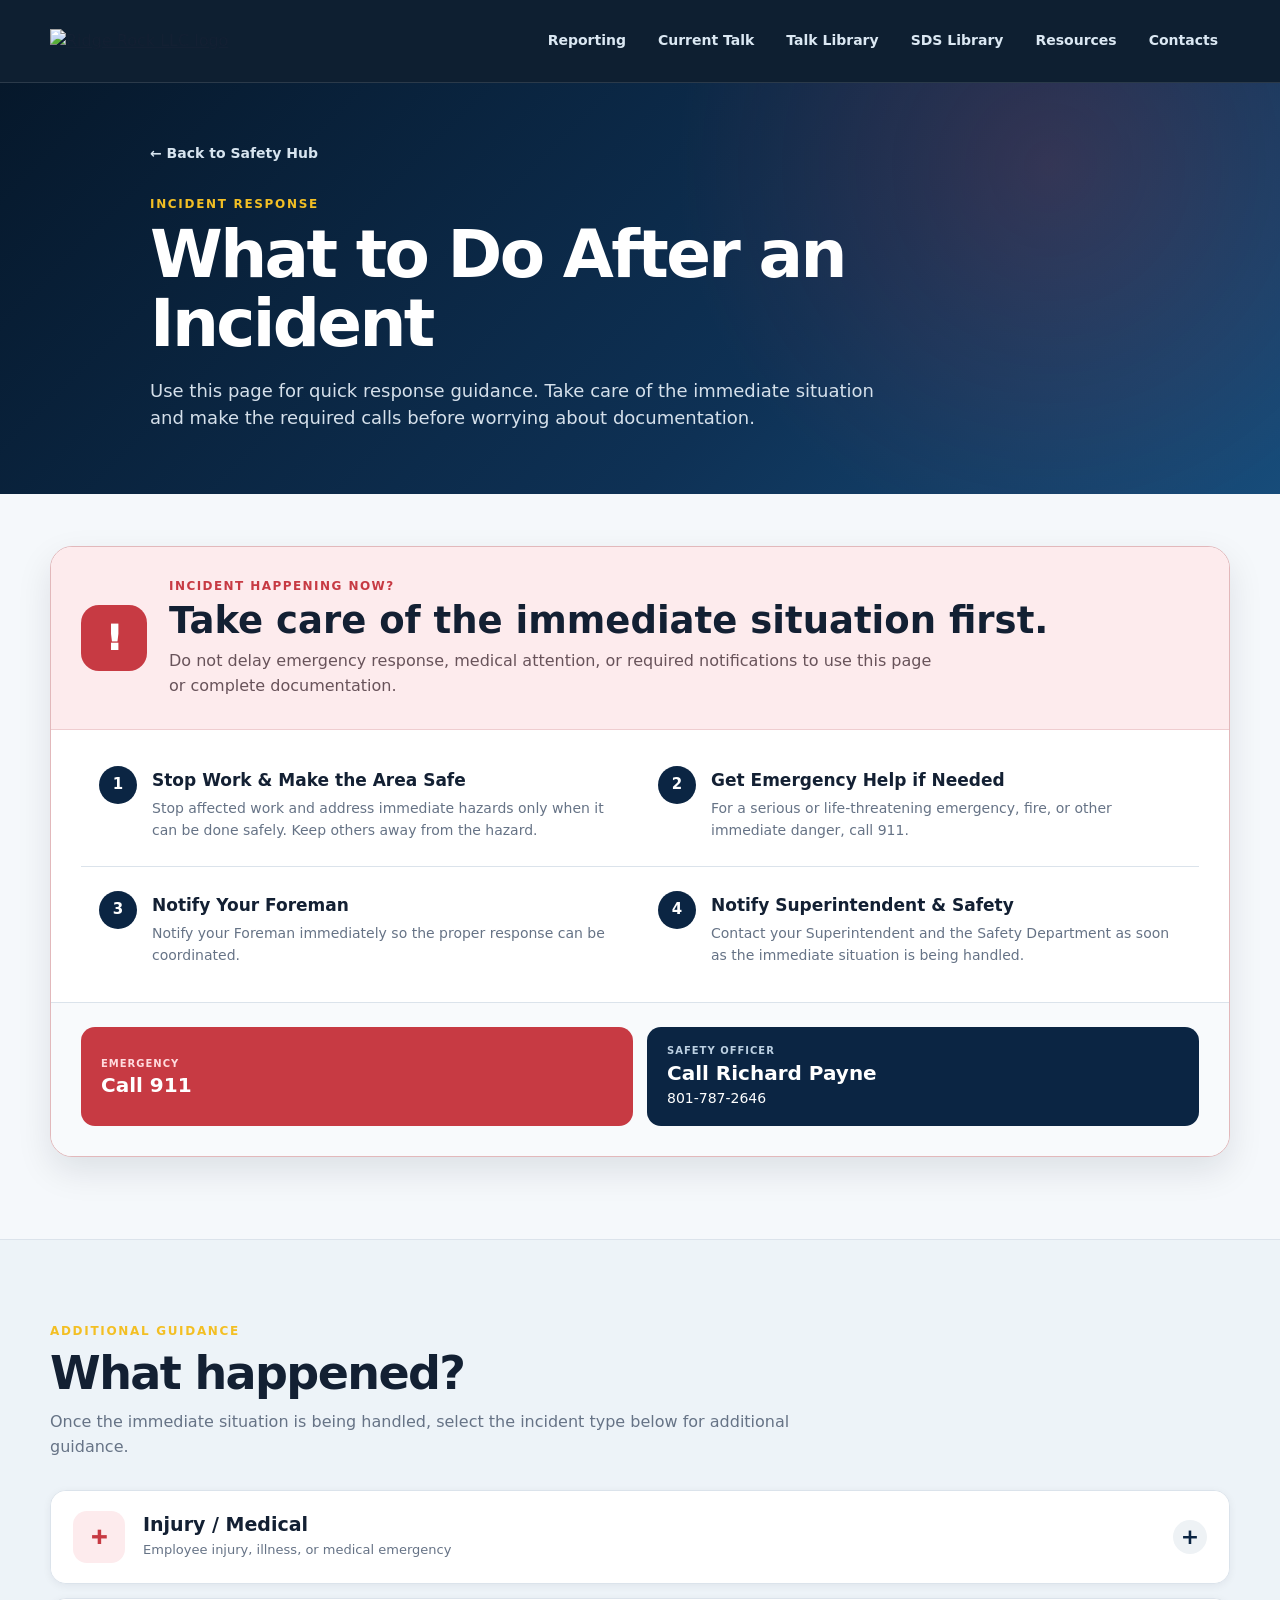
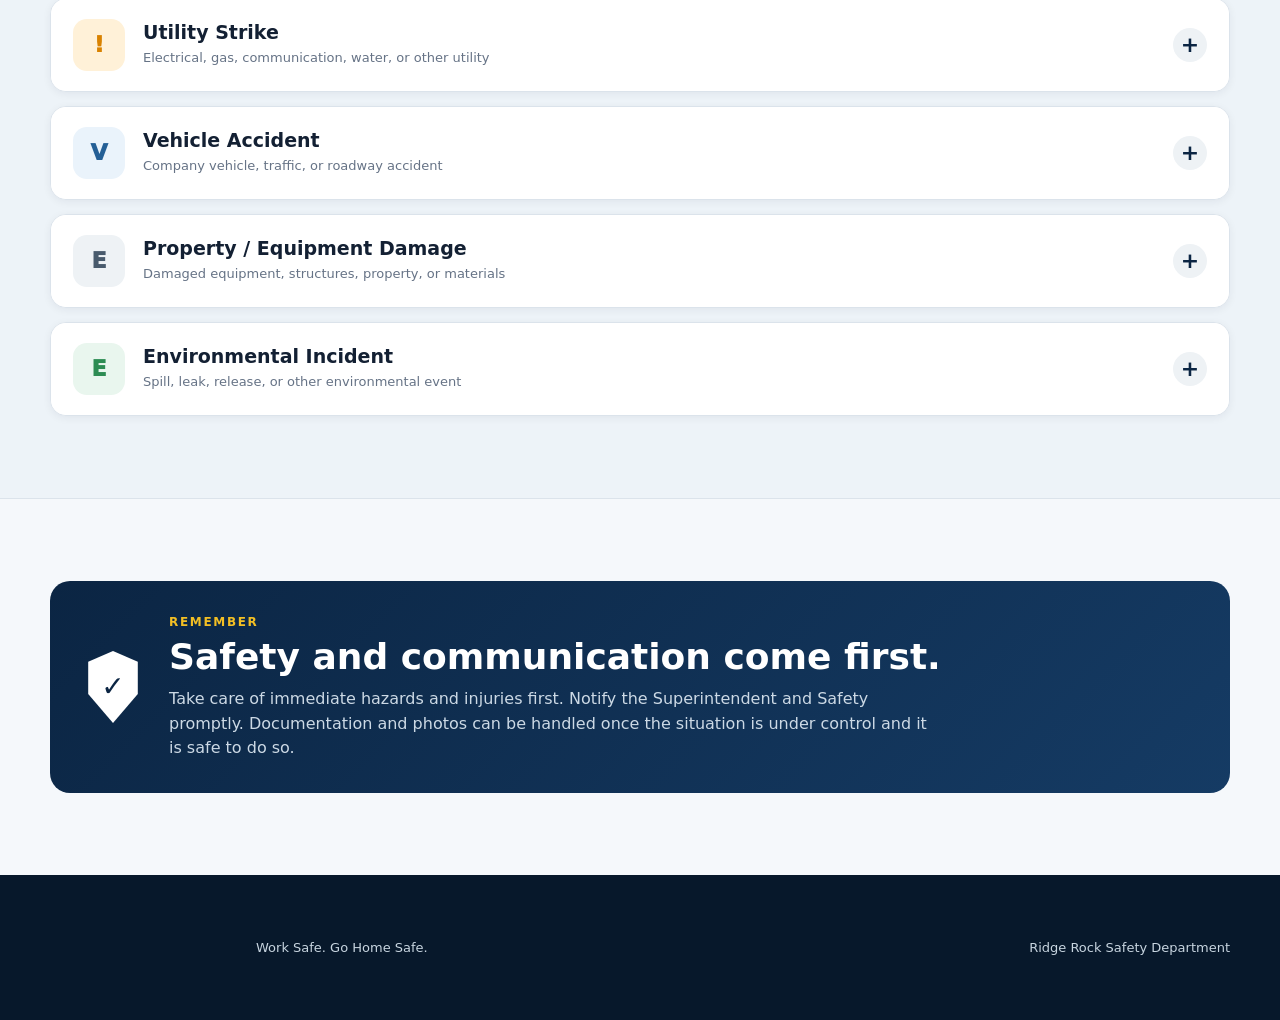
==== commit d6b1e85c: "Revise incident response instructions and titles Updated references to 'Supervisor' to 'Foreman' for" ====
--- a/incident-response.html
+++ b/incident-response.html
@@ -202,11 +202,11 @@
 
               <div>
                 <h3>
-                  Notify Your Foreman / Supervisor
+                  Notify Your Foreman
                 </h3>
 
                 <p>
-                  Notify your Foreman or Supervisor immediately so the
+                  Notify your Foreman immediately so the
                   proper response can be coordinated.
                 </p>
               </div>
@@ -242,8 +242,7 @@
               The first large red button is intentionally NOT a tel: link.
               An accidental tap only opens the confirmation panel.
 
-              The actual tel:911 link does not appear until the user
-              intentionally chooses "Yes, Continue".
+              The actual tel:911 link is in the confirmation panel.
             -->
 
             <div
@@ -293,7 +292,7 @@
                     class="emergency-confirm-yes"
                     href="tel:911"
                   >
-                    Yes, Continue
+                    Call 911
                   </a>
 
                   <button
@@ -301,7 +300,7 @@
                     id="emergencyCallCancel"
                     type="button"
                   >
-                    No, Go Back
+                    Cancel
                   </button>
 
                 </div>
@@ -440,7 +439,7 @@
                   </li>
 
                   <li>
-                    Notify the Foreman / Supervisor, Superintendent,
+                    Notify the Foreman, Superintendent,
                     and Safety Department.
                   </li>
                 </ul>
@@ -466,7 +465,7 @@
                   </li>
 
                   <li>
-                    Follow direction from supervision and Safety
+                    Follow direction from the Superintendent and Safety
                     regarding additional documentation and next steps.
                   </li>
                 </ul>
@@ -552,12 +551,15 @@
                   </li>
 
                   <li>
-                    If there is a gas release, fire, electrical hazard,
-                    injury, or other immediate danger, call 911.
-                  </li>
-
-                  <li>
-                    Notify the Foreman / Supervisor, Superintendent,
+                    Contact the appropriate utility provider to report
+                    the damaged line, such as Rocky Mountain Power for
+                    an electrical utility strike. Call 911 for a gas
+                    release, fire, dangerous electrical condition, injury,
+                    or other immediate emergency.
+                  </li>
+
+                  <li>
+                    Notify the Foreman, Superintendent,
                     and Safety Department immediately.
                   </li>
                 </ul>
@@ -658,9 +660,9 @@
                   </li>
 
                   <li>
-                    Call 911 when emergency medical assistance,
-                    law enforcement, or other emergency response is
-                    needed.
+                    Call 911 for every vehicle accident, regardless of
+                    severity. Ridge Rock requires police notification
+                    and a police report.
                   </li>
 
                   <li>
@@ -669,7 +671,7 @@
                   </li>
 
                   <li>
-                    Notify the Foreman / Supervisor, Superintendent,
+                    Notify the Foreman, Superintendent,
                     and Safety Department.
                   </li>
                 </ul>
@@ -700,7 +702,7 @@
                   </li>
 
                   <li>
-                    Follow direction from supervision and Safety regarding
+                    Follow direction from the Superintendent and Safety regarding
                     towing, vehicle use, documentation, and additional
                     reporting.
                   </li>
@@ -784,7 +786,7 @@
                   </li>
 
                   <li>
-                    Notify the Foreman / Supervisor, Superintendent,
+                    Notify the Foreman, Superintendent,
                     and Safety Department.
                   </li>
                 </ul>
@@ -815,7 +817,7 @@
                   </li>
 
                   <li>
-                    Follow direction from supervision and Safety regarding
+                    Follow direction from the Superintendent and Safety regarding
                     repairs, documentation, and next steps.
                   </li>
                 </ul>
@@ -883,33 +885,35 @@
 
                 <ul>
                   <li>
-                    Stop work and identify the immediate hazard without
-                    exposing yourself to the material.
-                  </li>
-
-                  <li>
-                    Keep employees and bystanders away when the material
-                    or level of danger is unknown.
-                  </li>
-
-                  <li>
-                    Stop the source or contain the release only when it
-                    can be done safely and you have the appropriate
-                    equipment and training.
-                  </li>
-
-                  <li>
-                    Protect drains, waterways, and surrounding areas when
-                    it can be done safely.
-                  </li>
-
-                  <li>
-                    Call 911 for fire, serious exposure, immediate danger,
-                    or another emergency condition.
-                  </li>
-
-                  <li>
-                    Notify the Foreman / Supervisor, Superintendent,
+                    Stop work. Do not approach, touch, or attempt to
+                    identify an unknown material by smelling it.
+                  </li>
+
+                  <li>
+                    For hazardous or unknown materials, keep everyone
+                    away from the affected area and call 911 immediately.
+                  </li>
+
+                  <li>
+                    Do not investigate, contain, or clean up hazardous
+                    or unknown releases. Stay clear and wait for
+                    emergency responders and Safety direction.
+                  </li>
+
+                  <li>
+                    For known, low-risk spills, trained and authorized
+                    personnel may use absorbents or sand to protect
+                    storm drains or waterways, only if safe to do so.
+                  </li>
+
+                  <li>
+                    Do not approach large, uncontrolled, flammable, or
+                    otherwise dangerous spills. Call 911 immediately
+                    if there is an emergency.
+                  </li>
+
+                  <li>
+                    Notify the Foreman, Superintendent,
                     and Safety Department.
                   </li>
                 </ul>
@@ -925,8 +929,9 @@
 
                 <ul>
                   <li>
-                    Identify the material involved if known and consult
-                    the Safety Data Sheet when appropriate.
+                    Identify the material only if already known, and
+                    consult the Safety Data Sheet when appropriate.
+                    Do not approach or investigate an unknown release.
                   </li>
 
                   <li>
@@ -936,7 +941,7 @@
 
                   <li>
                     Do not dispose of contaminated material or resume
-                    affected work until directed by supervision or Safety.
+                    affected work until directed by the Superintendent or Safety.
                   </li>
                 </ul>
 
@@ -980,7 +985,7 @@
 
             <p>
               Take care of immediate hazards and injuries first.
-              Notify supervision and Safety promptly. Documentation
+              Notify the Superintendent and Safety promptly. Documentation
               and photos can be handled once the situation is under
               control and it is safe to do so.
             </p>
--- a/style.css
+++ b/style.css
@@ -1545,3 +1545,132 @@
     padding: 26px;
   }
 }
+/* =========================================================
+   911 CALL CONFIRMATION
+   ========================================================= */
+
+.emergency-call-wrap {
+  min-width: 0;
+}
+
+.emergency-call-trigger {
+  width: 100%;
+  border: 0;
+  font: inherit;
+  text-align: left;
+  cursor: pointer;
+}
+
+.emergency-call-trigger[hidden],
+.emergency-call-confirm[hidden] {
+  display: none !important;
+}
+
+.emergency-call-confirm {
+  min-height: 84px;
+  display: grid;
+  grid-template-columns: minmax(0, 1fr) auto;
+  align-items: center;
+  gap: 16px;
+  padding: 14px 16px 14px 20px;
+  border-radius: 14px;
+  background: var(--red-600);
+  color: white;
+  box-shadow: 0 8px 22px rgba(199, 58, 67, 0.18);
+}
+
+.emergency-confirm-copy {
+  min-width: 0;
+  display: flex;
+  flex-direction: column;
+  justify-content: center;
+}
+
+.emergency-confirm-copy .call-label {
+  color: #ffdadd;
+}
+
+.emergency-confirm-copy strong {
+  font-size: 17px;
+  line-height: 1.25;
+}
+
+.emergency-confirm-actions {
+  display: flex;
+  align-items: stretch;
+  gap: 8px;
+}
+
+.emergency-confirm-yes,
+.emergency-confirm-no {
+  min-height: 48px;
+  display: inline-flex;
+  align-items: center;
+  justify-content: center;
+  padding: 0 15px;
+  border-radius: 10px;
+  font: inherit;
+  font-size: 13px;
+  font-weight: 800;
+  line-height: 1.1;
+  text-align: center;
+  text-decoration: none;
+  white-space: nowrap;
+  cursor: pointer;
+  transition: .18s ease;
+}
+
+.emergency-confirm-yes {
+  border: 2px solid white;
+  background: white;
+  color: var(--red-600);
+}
+
+.emergency-confirm-yes:hover {
+  background: #fff3f4;
+  transform: translateY(-1px);
+}
+
+.emergency-confirm-no {
+  border: 1px solid rgba(255, 255, 255, .62);
+  background: rgba(255, 255, 255, .08);
+  color: white;
+}
+
+.emergency-confirm-no:hover {
+  background: rgba(255, 255, 255, .16);
+  transform: translateY(-1px);
+}
+
+.emergency-call-trigger:focus-visible,
+.emergency-confirm-yes:focus-visible,
+.emergency-confirm-no:focus-visible {
+  outline: 3px solid rgba(36, 95, 150, .35);
+  outline-offset: 3px;
+}
+
+@media (max-width: 760px) {
+  .emergency-call-confirm {
+    min-height: 76px;
+    grid-template-columns: 1fr;
+    gap: 12px;
+    padding: 16px;
+  }
+
+  .emergency-confirm-actions {
+    display: grid;
+    grid-template-columns: 1fr 1fr;
+  }
+
+  .emergency-confirm-yes,
+  .emergency-confirm-no {
+    width: 100%;
+    white-space: normal;
+  }
+}
+
+@media (max-width: 390px) {
+  .emergency-confirm-actions {
+    grid-template-columns: 1fr;
+  }
+}
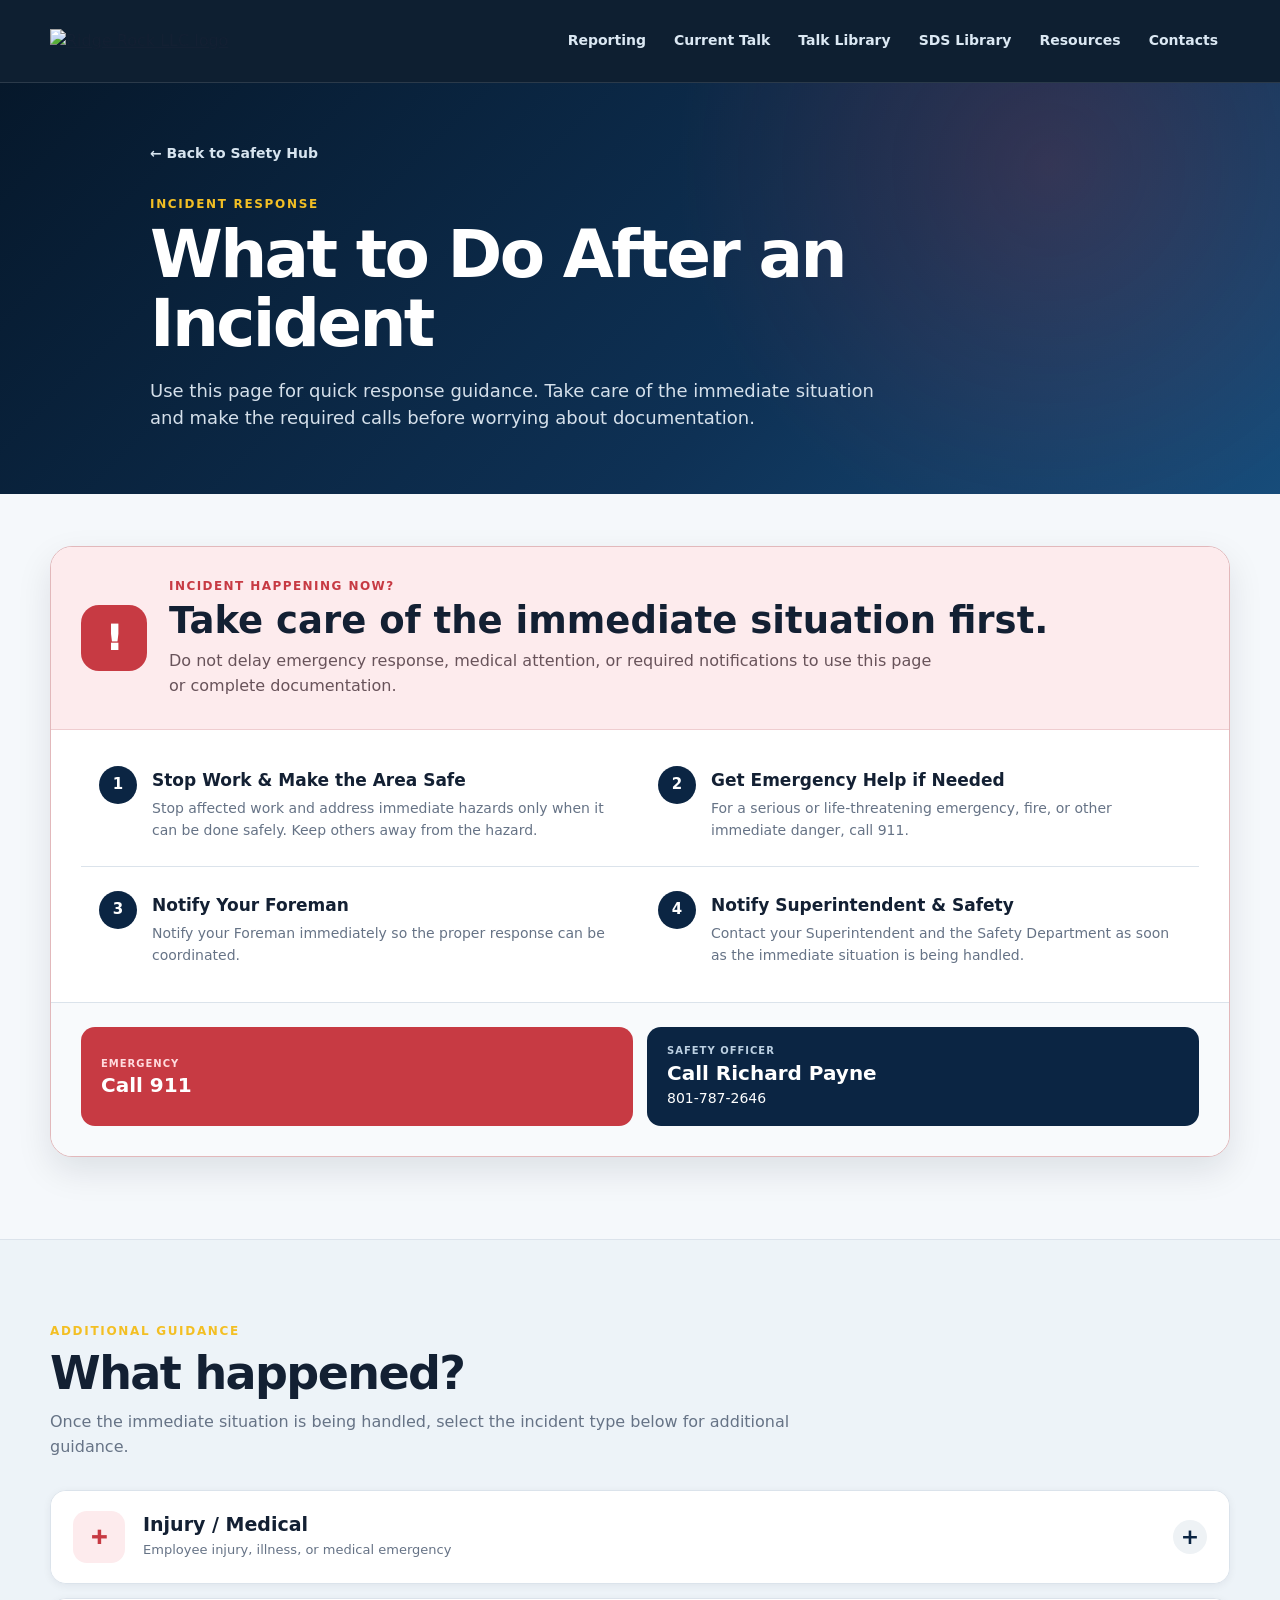
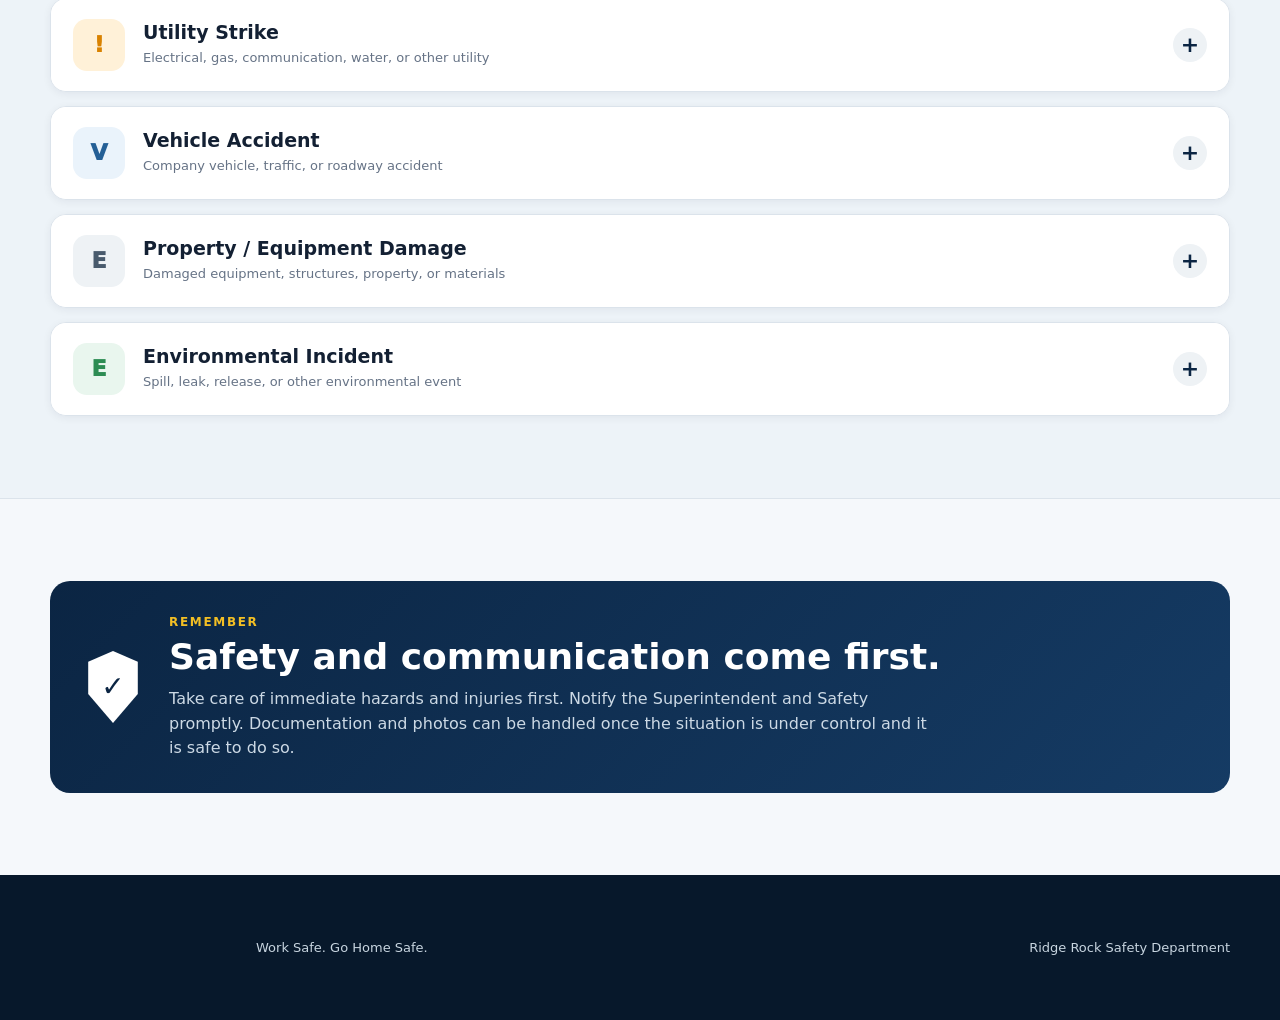
==== commit c5fa9ddc: "Integrate Google Analytics tracking code Added Google Analytics tracking code to the HTML file." ====
--- a/incident-response.html
+++ b/incident-response.html
@@ -2,6 +2,15 @@
 <html lang="en">
 
 <head>
+  <!-- Google tag (gtag.js) -->
+<script async src="https://www.googletagmanager.com/gtag/js?id=G-3Y0TRF3HHL"></script>
+<script>
+  window.dataLayer = window.dataLayer || [];
+  function gtag(){dataLayer.push(arguments);}
+  gtag('js', new Date());
+
+  gtag('config', 'G-3Y0TRF3HHL');
+</script>
   <meta charset="UTF-8">
 
   <meta
--- a/style.css
+++ b/style.css
@@ -1674,3 +1674,628 @@
     grid-template-columns: 1fr;
   }
 }
+
+/* ==========================================
+   SAFETY FEEDBACK
+   ========================================== */
+
+.feedback-note {
+  margin: 16px 0 0;
+  color: var(--muted);
+  font-size: 14px;
+  line-height: 1.6;
+}
+
+/* ==========================================
+   RIDGE ROCK SAFETY ANNOUNCEMENTS
+   ========================================== */
+
+.announcements-section[hidden],
+.announcement-popup[hidden],
+.announcement-popup-backdrop[hidden] {
+  display: none !important;
+}
+
+/* ANNOUNCEMENT BOARD — compact, official company notices */
+.announcements-section { padding-top: 32px; padding-bottom: 32px; }
+.announcements-section .section-heading { margin-bottom: 14px; }
+.announcements-section .section-heading h2 { font-size: clamp(23px, 3vw, 29px); }
+.announcements-section .section-heading p:last-child { font-size: 13px; margin-top: 5px; }
+
+.announcements-grid {
+  display: flex;
+  flex-direction: column;
+  gap: 0;
+  overflow: hidden;
+  background: #fff;
+  border: 1px solid #dbe3eb;
+  border-radius: 16px;
+  box-shadow: 0 6px 22px rgba(7, 24, 43, .07);
+}
+.announcements-grid::before {
+  content: "📣  COMPANY ANNOUNCEMENTS";
+  display: block;
+  padding: 13px 20px;
+  background: var(--navy-900);
+  color: #fff;
+  border-bottom: 3px solid var(--gold-500);
+  font-size: 13px;
+  font-weight: 850;
+  letter-spacing: .045em;
+}
+.announcement-card {
+  display: flex;
+  flex-direction: column;
+  align-items: flex-start;
+  gap: 7px;
+  min-width: 0;
+  padding: 16px 20px;
+  background: #fff;
+  border: 0;
+  border-bottom: 1px solid #e5ebf0;
+  border-radius: 0;
+  box-shadow: none;
+}
+.announcement-card:last-child { border-bottom: 0; }
+.announcement-featured {
+  background: #fffdf5;
+  border-left: 4px solid var(--gold-500);
+  padding-left: 16px;
+}
+.announcement-card-top {
+  display: flex;
+  align-items: center;
+  justify-content: flex-start;
+  gap: 9px;
+  width: 100%;
+  flex-wrap: wrap;
+}
+.announcement-category {
+  color: #315d83;
+  font-size: 10px;
+  font-weight: 800;
+  letter-spacing: .07em;
+  text-transform: uppercase;
+}
+.announcement-featured-label {
+  padding: 3px 8px;
+  background: #fff0c6;
+  color: #775300;
+  border-radius: 999px;
+  font-size: 10px;
+  font-weight: 800;
+  text-transform: uppercase;
+}
+.announcement-card h3 {
+  margin: 0;
+  color: #163451;
+  font-size: 16px;
+  line-height: 1.3;
+  letter-spacing: -.01em;
+}
+.announcement-card p {
+  margin: 0;
+  color: #586879;
+  font-size: 13px;
+  line-height: 1.5;
+  flex: initial;
+}
+.announcement-card .button {
+  align-self: flex-start;
+  min-height: 34px;
+  margin-top: 5px;
+  padding: 7px 12px;
+  border-radius: 8px;
+  font-size: 12px;
+  text-decoration: none;
+}
+.announcement-card .button-primary,
+.announcement-card .button-warning {
+  background: var(--gold-500);
+  color: var(--navy-950);
+}
+.announcement-card .button-primary:hover,
+.announcement-card .button-warning:hover { background: #ffd34a; }
+
+/* ==========================================
+   POPUP BASE
+   ========================================== */
+
+.announcement-popup {
+  position: fixed;
+  z-index: 2000;
+}
+
+.announcement-popup-panel {
+  position: relative;
+  padding: 26px;
+  background: #ffffff;
+  color: #163451;
+  border: 1px solid #dce3eb;
+  border-radius: 17px;
+  box-shadow: 0 18px 55px rgba(8, 27, 46, 0.22);
+}
+
+.announcement-popup-close {
+  position: absolute;
+  top: 12px;
+  right: 13px;
+  width: 32px;
+  height: 32px;
+  display: grid;
+  place-items: center;
+  border: none;
+  border-radius: 8px;
+  background: #eef2f6;
+  color: #31475c;
+  font-size: 23px;
+  line-height: 1;
+  cursor: pointer;
+}
+
+.announcement-popup-close:hover {
+  background: #e1e8ef;
+}
+
+.announcement-popup-panel .eyebrow {
+  margin: 0 36px 12px 0;
+  color: #38658a;
+  font-size: 11px;
+  font-weight: 800;
+  letter-spacing: 0.09em;
+  text-transform: uppercase;
+}
+
+.announcement-popup-panel h2 {
+  margin: 0 0 12px;
+  color: #163451;
+  font-size: 23px;
+  line-height: 1.25;
+  letter-spacing: -0.025em;
+}
+
+.announcement-popup-panel > p:not(.eyebrow) {
+  margin: 0;
+  color: #586879;
+  font-size: 14px;
+  line-height: 1.65;
+}
+
+.announcement-popup-actions {
+  display: flex;
+  flex-wrap: wrap;
+  align-items: center;
+  gap: 12px;
+  margin-top: 22px;
+}
+
+.announcement-popup-dismiss {
+  padding: 10px 12px;
+  background: transparent;
+  border: 0;
+  color: #637487;
+  font: inherit;
+  font-size: 13px;
+  font-weight: 700;
+  cursor: pointer;
+}
+
+.announcement-popup-dismiss:hover {
+  color: #163451;
+}
+
+.announcement-popup-panel button:focus-visible,
+.announcement-popup-panel a:focus-visible {
+  outline: 3px solid #d6a52c;
+  outline-offset: 3px;
+}
+
+/* ==========================================
+   SMALL CORNER NOTIFICATION
+   ========================================== */
+
+.announcement-popup.popup-corner {
+  right: 22px;
+  bottom: 22px;
+  width: min(390px, calc(100vw - 44px));
+}
+
+.popup-corner .announcement-popup-panel {
+  width: 100%;
+  max-height: min(75vh, 560px);
+  overflow-y: auto;
+  border-top: 4px solid #d6a52c;
+}
+
+.popup-corner .announcement-popup-backdrop {
+  display: none;
+}
+
+/* ==========================================
+   LARGE CENTERED POPUP
+   ========================================== */
+
+.announcement-popup.popup-modal {
+  inset: 0;
+  display: grid;
+  place-items: center;
+  padding: 20px;
+}
+
+.popup-modal .announcement-popup-backdrop {
+  position: absolute;
+  inset: 0;
+  background: rgba(6, 20, 36, 0.72);
+}
+
+.popup-modal .announcement-popup-panel {
+  width: min(100%, 540px);
+  max-height: calc(100dvh - 40px);
+  overflow-y: auto;
+  padding: 38px;
+}
+
+.popup-modal .announcement-popup-panel h2 {
+  font-size: clamp(25px, 4vw, 32px);
+}
+
+.announcement-modal-open {
+  overflow: hidden;
+}
+
+/* ==========================================
+   TABLET RESPONSIVENESS
+   ========================================== */
+
+@media (max-width: 900px) {
+
+  .announcement-popup.popup-corner {
+    right: 18px;
+    bottom: 18px;
+  }
+
+}
+
+/* ==========================================
+   PHONE RESPONSIVENESS
+   ========================================== */
+
+@media (max-width: 650px) {
+
+  .announcement-popup.popup-corner {
+    left: 12px;
+    right: 12px;
+    bottom: max(12px, env(safe-area-inset-bottom));
+    width: auto;
+  }
+
+  .popup-corner .announcement-popup-panel {
+    padding: 22px;
+    max-height: min(65dvh, 460px);
+  }
+
+  .announcement-popup-panel h2 {
+    font-size: 20px;
+  }
+
+  .announcement-popup-actions {
+    gap: 8px;
+  }
+
+  .popup-modal .announcement-popup-panel {
+    padding: 28px 22px;
+  }
+
+}
+
+/* SMALL PHONES */
+
+@media (max-width: 390px) {
+
+  .announcement-popup-actions {
+    flex-direction: column;
+    align-items: stretch;
+  }
+
+  .announcement-popup-actions .button {
+    text-align: center;
+  }
+
+  .announcement-popup-dismiss {
+    text-align: center;
+  }
+
+}
+
+
+/* ANNOUNCEMENT BOARD MOBILE */
+@media (max-width: 650px) {
+  .announcements-section { padding-top: 24px; padding-bottom: 24px; }
+  .announcements-grid::before { padding: 12px 15px; font-size: 12px; }
+  .announcement-card { padding: 14px 15px; gap: 6px; }
+  .announcement-featured { padding-left: 11px; }
+  .announcement-card h3 { font-size: 15px; }
+  .announcement-card p { font-size: 12.5px; }
+}
+
+/* SHARED RIDGE ROCK NAVIGATION — overlays page without shifting content */
+.site-header { overflow: visible; }
+.header-inner { gap: 20px; }
+.brand { display: inline-flex; align-items: center; flex: 0 0 auto; }
+.main-nav { display: flex; align-items: center; gap: 4px; margin-left: auto; }
+.main-nav .nav-direct-link, .main-nav .nav-dropdown-toggle {
+  display: inline-flex; align-items: center; justify-content: center; gap: 10px;
+  min-height: 43px; padding: 10px 13px; border-radius: 9px;
+  color: #dbe8f3; font-size: 14px; font-weight: 750; line-height: 1.3;
+  text-decoration: none; white-space: nowrap; cursor: pointer;
+  transition: background-color .2s ease, color .2s ease;
+}
+.main-nav .nav-direct-link:hover, .main-nav .nav-dropdown-toggle:hover,
+.main-nav .nav-dropdown[open] > .nav-dropdown-toggle {
+  background: rgba(255,255,255,.09); color: white;
+}
+.main-nav a:focus-visible, .main-nav summary:focus-visible, .menu-button:focus-visible {
+  outline: 2px solid var(--gold-500); outline-offset: 3px;
+}
+.nav-dropdown { position: relative; }
+.nav-dropdown-toggle { list-style: none; user-select: none; }
+.nav-dropdown-toggle::-webkit-details-marker { display: none; }
+.nav-chevron { width: 7px; height: 7px; margin-top: -4px; display: inline-block;
+  border-right: 2px solid currentColor; border-bottom: 2px solid currentColor;
+  transform: rotate(45deg); transition: transform .22s ease;
+}
+.nav-dropdown[open] .nav-chevron { transform: translateY(4px) rotate(225deg); }
+.nav-dropdown-menu {
+  position: absolute; top: calc(100% + 9px); left: 0; width: 275px;
+  padding: 8px; border: 1px solid #dce4ec; border-radius: 14px;
+  background: #fff; box-shadow: 0 18px 45px rgba(7,24,43,.19);
+  z-index: 200; transform-origin: top center;
+}
+.nav-dropdown-menu-right { left: auto; right: 0; }
+.nav-dropdown[open] .nav-dropdown-menu { animation: ridgeNavEnter .2s ease both; }
+@keyframes ridgeNavEnter { from { opacity: 0; transform: translateY(-7px) scale(.98); }
+  to { opacity: 1; transform: translateY(0) scale(1); } }
+.main-nav .nav-dropdown-menu a {
+  display: flex; flex-direction: column; align-items: flex-start; gap: 3px;
+  padding: 13px 14px; border-radius: 9px; color: var(--navy-900);
+  text-decoration: none; white-space: normal;
+  transition: background-color .18s ease, padding-left .18s ease;
+}
+.nav-dropdown-menu a strong { font-size: 13px; font-weight: 800; }
+.nav-dropdown-menu a small { color: #64748b; font-size: 11px; font-weight: 500; line-height: 1.4; }
+.main-nav .nav-dropdown-menu a:hover { background: #edf4fa; color: var(--navy-900); padding-left: 18px; }
+.nav-menu-icon { display: flex; flex-direction: column; justify-content: center; gap: 4px; width: 18px; }
+.nav-menu-icon span { display: block; width: 100%; height: 2px; border-radius: 2px;
+  background: currentColor; }
+@media (max-width: 1120px) {
+  .header-inner { min-height: 76px; }
+  .menu-button { display: inline-flex; align-items: center; justify-content: center; gap: 12px;
+    margin-left: auto; cursor: pointer; }
+  .main-nav { display: flex; position: absolute; top: 100%; left: 0; right: 0;
+    flex-direction: column; align-items: stretch; gap: 3px; margin: 0; padding: 0 18px;
+    max-height: 0; overflow: hidden; visibility: hidden; opacity: 0;
+    background: var(--navy-950); border-top: 1px solid transparent;
+    box-shadow: 0 18px 30px rgba(7,24,43,.16);
+    transition: max-height .32s ease, padding .32s ease, opacity .2s ease, visibility .32s ease;
+  }
+  .main-nav.open { display: flex; max-height: calc(100dvh - 76px); overflow-y: auto;
+    visibility: visible; opacity: 1; padding: 14px 18px 20px;
+    border-top-color: rgba(255,255,255,.1); }
+  .main-nav .nav-direct-link, .main-nav .nav-dropdown-toggle {
+    display: flex; width: 100%; justify-content: space-between;
+    min-height: 48px; padding: 12px 15px; font-size: 14px;
+  }
+  .nav-dropdown { width: 100%; }
+  .nav-dropdown-menu { position: static; width: 100%; margin: 4px 0 10px; padding: 5px;
+    border: 1px solid rgba(255,255,255,.1); border-radius: 10px;
+    background: #102d4d; box-shadow: none; }
+  .main-nav .nav-dropdown-menu a { padding: 12px 15px; color: #fff; }
+  .nav-dropdown-menu a small { color: #b7c9db; }
+  .main-nav .nav-dropdown-menu a:hover { background: rgba(255,255,255,.09);
+    color: #fff; padding-left: 18px; }
+  .nav-dropdown[open] .nav-dropdown-menu { animation: ridgeMobileNavEnter .2s ease both; }
+  @keyframes ridgeMobileNavEnter { from { opacity: 0; transform: translateY(-5px); }
+    to { opacity: 1; transform: translateY(0); } }
+}
+@media (max-width: 760px) {
+  .header-inner { min-height: 72px; }
+  .main-nav.open { max-height: calc(100dvh - 72px); }
+}
+@media (max-width: 560px) {
+  .brand img { width: min(175px, 43vw); }
+  .menu-button { padding: 9px 12px; font-size: 13px; }
+}
+@media (prefers-reduced-motion: reduce) {
+  .main-nav, .nav-chevron, .nav-dropdown-menu { transition: none !important; animation: none !important; }
+}
+
+
+/* ==========================================
+   RIDGE ROCK MOBILE CATEGORY SELECTOR
+   Toolbox Talk Library + SDS Library
+   Desktop design remains unchanged
+========================================== */
+
+.mobile-category-toggle {
+  display: none;
+}
+
+@media (max-width: 760px) {
+
+  /* Category section */
+  .mobile-categories-ready .category-section,
+  .mobile-categories-ready .sds-category-section {
+    background: #ffffff;
+    border: 1px solid #e1e8f0;
+    border-radius: 16px;
+    padding: 16px;
+    margin-bottom: 24px;
+    box-shadow: 0 4px 16px rgba(7, 24, 43, 0.04);
+  }
+
+  /* Hide the large category heading on mobile */
+  .mobile-categories-ready .category-header,
+  .mobile-categories-ready .sds-category-header {
+    display: none;
+  }
+
+  /* Compact category dropdown button */
+  .mobile-category-toggle {
+    display: flex;
+    align-items: center;
+    justify-content: space-between;
+    gap: 12px;
+    width: 100%;
+    min-height: 54px;
+    padding: 12px 15px;
+    border: 1px solid #d6e0eb;
+    border-radius: 11px;
+    background: #f5f8fc;
+    color: #0b2543;
+    font: inherit;
+    text-align: left;
+    cursor: pointer;
+    transition:
+      background 0.2s ease,
+      border-color 0.2s ease;
+  }
+
+  .mobile-category-toggle:hover {
+    background: #edf3fa;
+    border-color: #b9cbdc;
+  }
+
+  .mobile-category-toggle:focus-visible {
+    outline: 3px solid #f3bf24;
+    outline-offset: 3px;
+  }
+
+  .mobile-category-toggle-left {
+    display: flex;
+    align-items: center;
+    gap: 12px;
+    min-width: 0;
+  }
+
+  .mobile-category-icon {
+    display: flex;
+    align-items: center;
+    justify-content: center;
+    width: 35px;
+    height: 35px;
+    flex-shrink: 0;
+    border-radius: 9px;
+    background: #e3ecf6;
+    color: #0b2543;
+  }
+
+  .mobile-category-icon svg {
+    width: 19px;
+    height: 19px;
+  }
+
+  .mobile-category-labels {
+    display: flex;
+    flex-direction: column;
+    gap: 3px;
+    min-width: 0;
+  }
+
+  .mobile-category-caption {
+    color: #60748b;
+    font-size: 11px;
+    font-weight: 700;
+    letter-spacing: 0.05em;
+    text-transform: uppercase;
+  }
+
+  .mobile-category-selected {
+    color: #0b2543;
+    font-size: 14px;
+    font-weight: 750;
+    overflow: hidden;
+    text-overflow: ellipsis;
+    white-space: nowrap;
+  }
+
+  .mobile-category-chevron {
+    width: 18px;
+    height: 18px;
+    flex-shrink: 0;
+    transition: transform 0.25s ease;
+  }
+
+  .mobile-category-toggle[aria-expanded="true"]
+  .mobile-category-chevron {
+    transform: rotate(180deg);
+  }
+
+  /* Categories stay hidden until opened */
+  .mobile-categories-ready .category-grid,
+  .mobile-categories-ready .sds-category-grid {
+    display: grid;
+    max-height: 0;
+    opacity: 0;
+    overflow: hidden;
+    visibility: hidden;
+    margin-top: 0;
+    padding-top: 0;
+    padding-bottom: 0;
+    transition:
+      max-height 0.3s ease,
+      opacity 0.2s ease,
+      margin-top 0.3s ease,
+      visibility 0.3s ease;
+  }
+
+  /* Expanded category panel */
+  .mobile-categories-ready .category-section.mobile-categories-open
+  .category-grid,
+  .mobile-categories-ready .sds-category-section.mobile-categories-open
+  .sds-category-grid {
+    max-height: 360px;
+    opacity: 1;
+    overflow-y: auto;
+    overscroll-behavior: contain;
+    visibility: visible;
+    margin-top: 14px;
+    padding-top: 4px;
+    padding-bottom: 8px;
+    scrollbar-width: thin;
+  }
+
+  /* Make existing category cards more compact */
+  .mobile-categories-ready .category-grid > *,
+  .mobile-categories-ready .sds-category-grid > * {
+    min-width: 0;
+  }
+
+  /* Selected category indicator */
+  .mobile-category-active {
+    margin-top: 10px;
+    color: #526981;
+    font-size: 12px;
+    line-height: 1.5;
+  }
+
+  .mobile-category-active strong {
+    color: #0b2543;
+  }
+
+  /* Results immediately follow the filter */
+  .library-results-heading,
+  .sds-results-heading {
+    scroll-margin-top: 105px;
+  }
+
+}
+
+@media (prefers-reduced-motion: reduce) {
+  .mobile-category-toggle,
+  .mobile-category-chevron,
+  .mobile-categories-ready .category-grid,
+  .mobile-categories-ready .sds-category-grid {
+    transition: none !important;
+  }
+}
+
